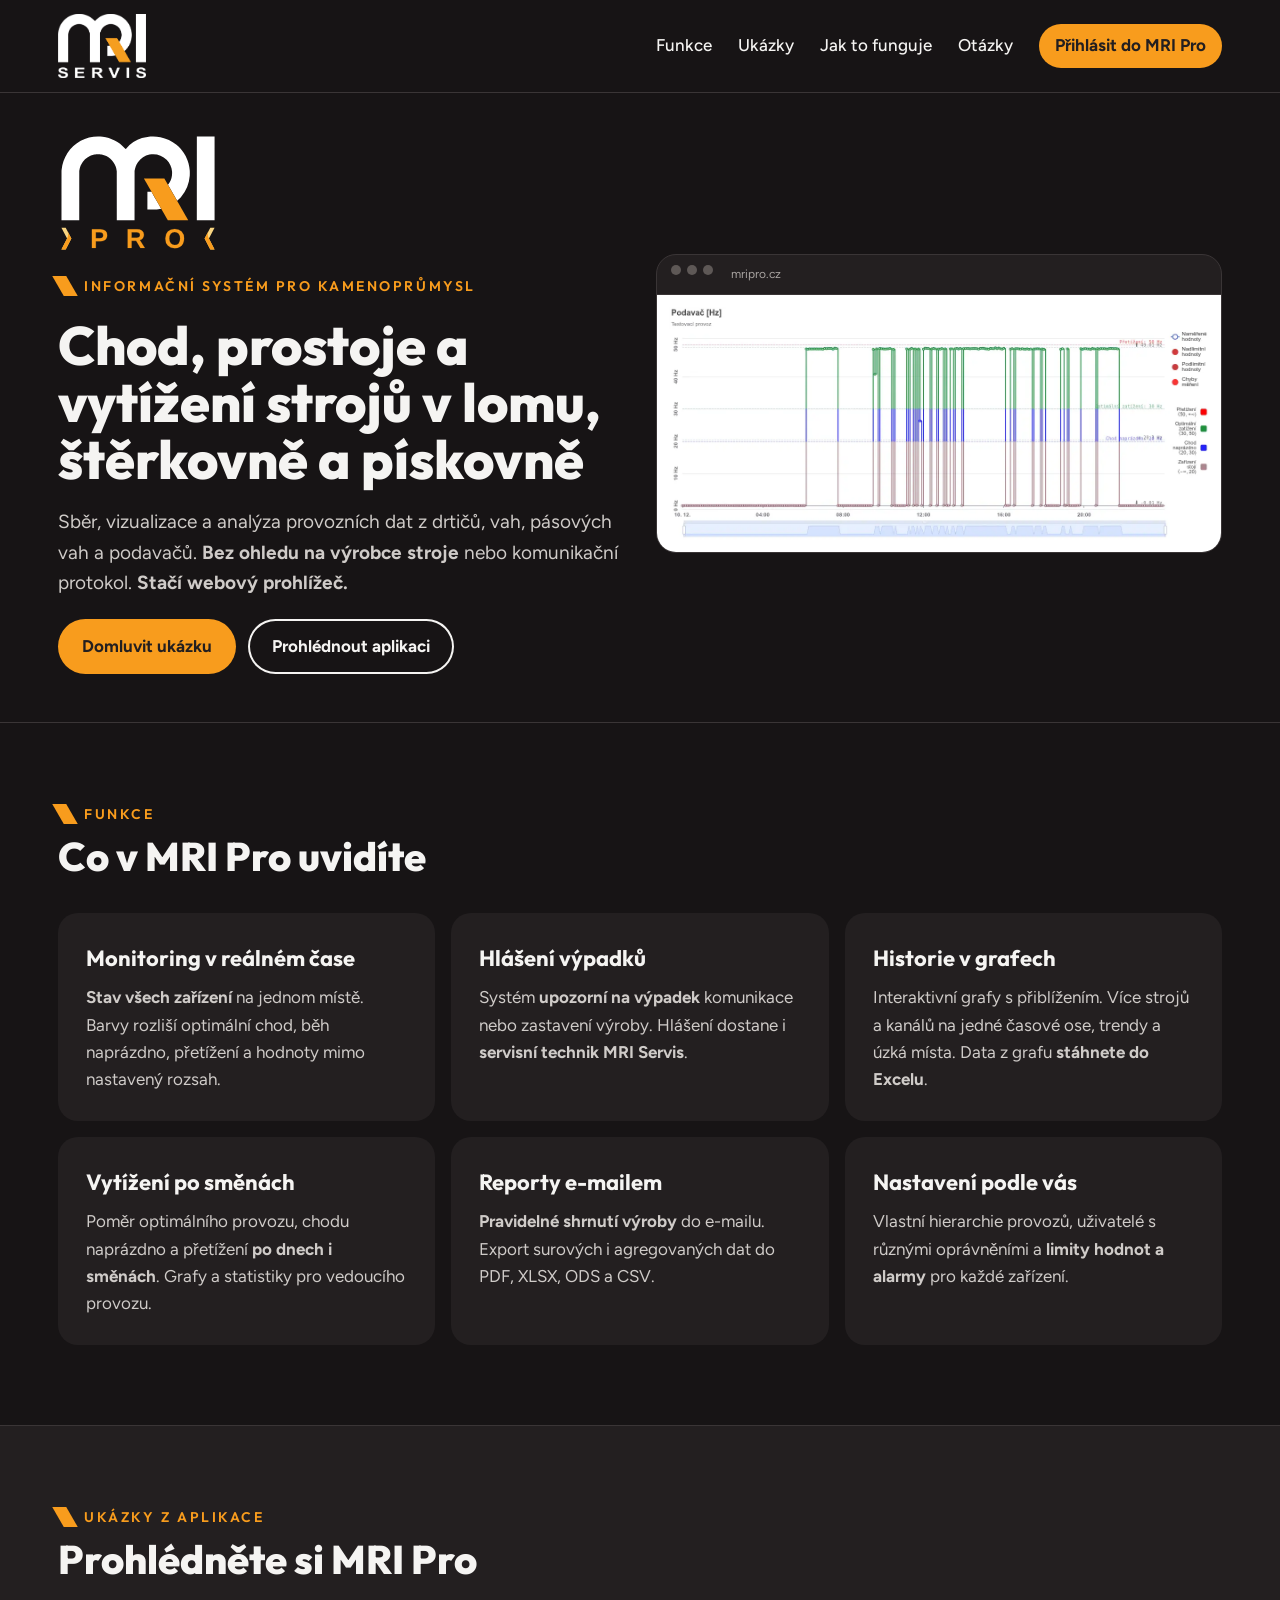
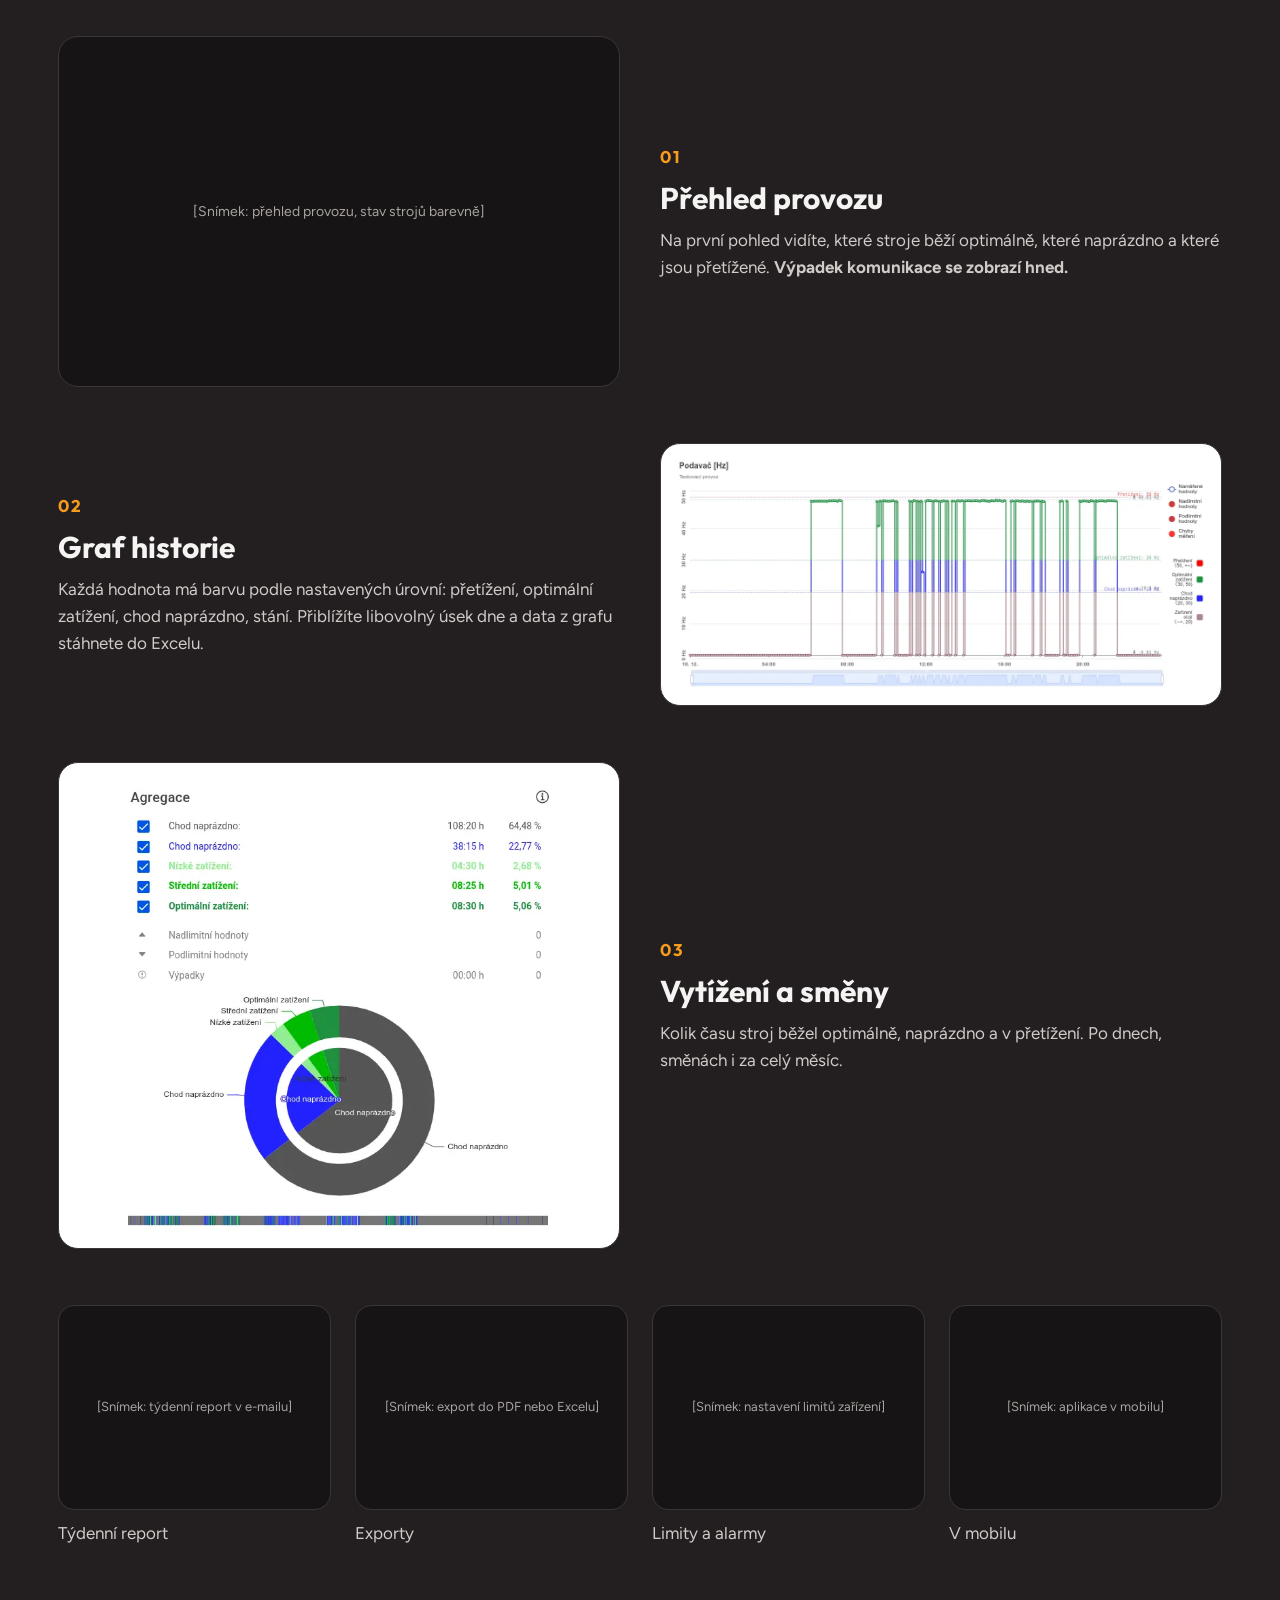
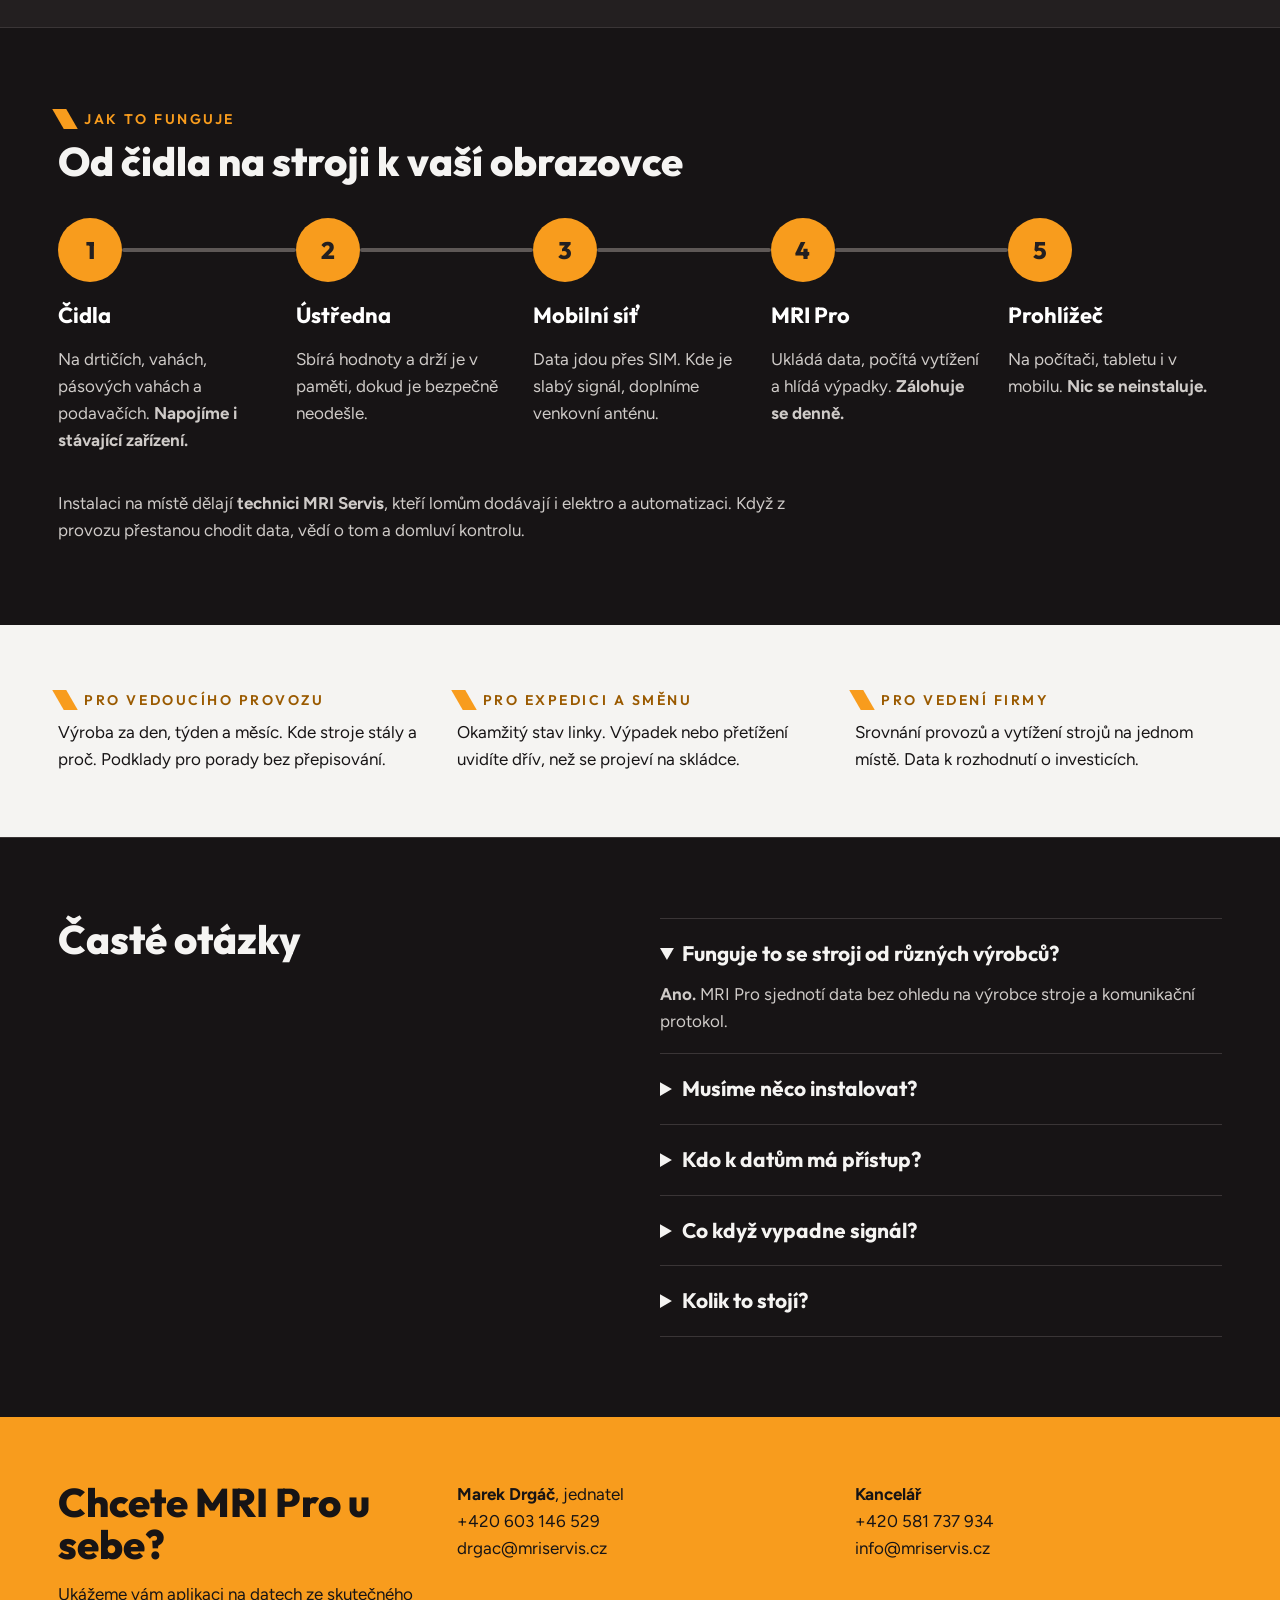
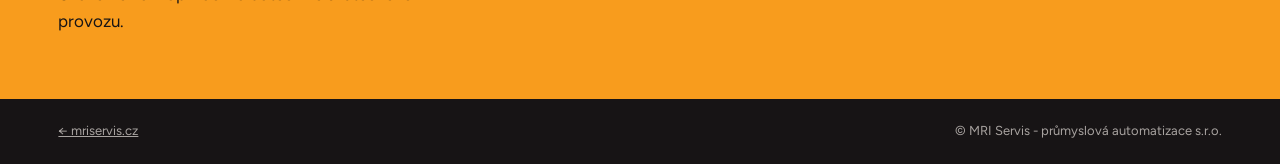
==== mri-pro.html @ 46689490 "Texty 15 a 16 px zvětšené na 17 px Co-Authored-By: Claude Opus 5.5 <noreply@anthropic.com> Claude-Se" ====
<!doctype html>
<html lang="cs">
<head>
<meta charset="utf-8">
<meta name="viewport" content="width=device-width, initial-scale=1">
<title>MRI Pro | monitoring drtičů, vah a podavačů</title>
<meta name="description" content="MRI Pro: sběr, vizualizace a analýza dat z drtičů, vah, pásových vah a podavačů v lomech, štěrkovnách a pískovnách.">
<meta name="robots" content="noindex, nofollow">
<link rel="icon" type="image/png" href="assets/favicon.png">
<link rel="preconnect" href="https://fonts.googleapis.com">
<link rel="preconnect" href="https://fonts.gstatic.com" crossorigin>
<link rel="stylesheet" href="https://fonts.googleapis.com/css2?family=Outfit:wght@500;600;700;800&amp;family=Figtree:wght@400;500;600;700&amp;display=swap">
<style>
body{margin:0;background:#171415}
a{color:#F89C1D}a:hover{color:#FFB54D}
.tl{list-style:none;margin:0;padding:0;display:grid;grid-template-columns:repeat(5,minmax(0,1fr));gap:0 24px}
.tl li{position:relative;display:flex;flex-direction:column;gap:12px;min-width:0}
.tl .dot{position:relative;z-index:1;width:64px;height:64px;border-radius:50%;display:flex;align-items:center;justify-content:center;font-family:Outfit,sans-serif;font-weight:800;font-size:24px;background:#F89C1D;color:#231F20;flex:none}
.tl li::before{content:"";position:absolute;top:30px;left:64px;right:-24px;height:4px;border-radius:2px;background:#5E5856}
.tl li:last-child::before{display:none}
.tl h3{margin:4px 0 0;font-family:Outfit,sans-serif;font-weight:700;font-size:22px;color:#FFFFFF}
.tl p{margin:0;color:#CFCBC8;font-size:17px}
@media (max-width:960px){.tl{grid-template-columns:minmax(0,1fr);gap:32px}.tl li{padding-left:88px;min-height:64px;gap:6px}.tl .dot{position:absolute;left:0;top:0}.tl li::before{top:68px;left:30px;right:auto;bottom:-28px;width:4px;height:auto}}
</style>
<style>html{scroll-behavior:smooth}*{box-sizing:border-box}img{max-width:100%}</style>
<style>
header{position:sticky;top:0;z-index:20}
[id]{scroll-margin-top:96px}
.menu-btn{display:none;align-items:center;justify-content:center;width:48px;height:48px;border:0;border-radius:999px;background:transparent;color:#F5F4F2;cursor:pointer}
.menu-btn:focus-visible,header nav a:focus-visible{outline:3px solid #F89C1D;outline-offset:2px}
.menu-btn path{transition:transform .2s,opacity .2s;transform-box:view-box;transform-origin:12px 12px}
.menu-btn[aria-expanded="true"] .l1{transform:translateY(5px) rotate(45deg)}
.menu-btn[aria-expanded="true"] .l2{opacity:0}
.menu-btn[aria-expanded="true"] .l3{transform:translateY(-5px) rotate(-45deg)}
@media (max-width:760px){
.menu-btn{display:inline-flex}
header nav{display:none!important;width:100%;flex-direction:column;align-items:stretch!important;gap:0!important;padding:4px 0 12px}
header nav.open{display:flex!important}
header nav a{padding:14px 4px!important;border-top:1px solid #3A3536;font-size:17px}
header nav a:last-child{margin-top:12px;border-top:0;text-align:center;padding:14px 22px!important}
header > div{padding-top:10px!important;padding-bottom:10px!important}
header > div > a img{height:48px!important}
section > div{padding-top:28px!important;padding-bottom:40px!important;gap:28px!important}
[id]{scroll-margin-top:68px}
h1{font-size:34px!important}
h2{font-size:30px!important}
h2 img{height:52px!important}
.tl h3{font-size:20px}
}
@media (prefers-reduced-motion:reduce){.menu-btn path{transition:none}}
</style>
</head>
<body>
<div style="font-family: Figtree, 'Segoe UI', Arial, sans-serif; color: #F5F4F2; background: #171415; font-size: 17px; line-height: 1.6">
<header style="background: #171415; border-bottom: 1px solid #3A3536">
<div style="max-width: 1240px; margin: 0 auto; padding: 14px max(16px, 3vw); display: flex; flex-wrap: wrap; align-items: center; justify-content: space-between; gap: 16px">
<a href="index.html" style="display: flex; align-items: center; text-decoration: none"><img src="assets/mriservis-logo-bila.png" alt="MRI Servis, zpět na hlavní stránku" style="display: block; height: 64px; width: auto"></a>
<button type="button" class="menu-btn" aria-controls="menu-mripro" aria-expanded="false" aria-label="Otevřít menu"><svg viewBox="0 0 24 24" width="26" height="26" aria-hidden="true" fill="none" stroke="currentColor" stroke-width="2.4" stroke-linecap="round"><path class="l1" d="M4 7h16"/><path class="l2" d="M4 12h16"/><path class="l3" d="M4 17h16"/></svg></button>
<nav id="menu-mripro" aria-label="Menu MRI Pro" style="display: flex; flex-wrap: wrap; align-items: center; gap: 8px 26px; font-size: 17px; font-weight: 500">
<a href="#funkce" style="text-decoration: none; color: #F5F4F2">Funkce</a>
<a href="#ukazky" style="text-decoration: none; color: #F5F4F2">Ukázky</a>
<a href="#jak" style="text-decoration: none; color: #F5F4F2">Jak to funguje</a>
<a href="#otazky" style="text-decoration: none; color: #F5F4F2">Otázky</a>
<a href="https://mripro.cz" style="text-decoration: none; background: #F89C1D; color: #231F20; font-weight: 700; padding: 8px 16px; border-radius: 999px">Přihlásit do MRI Pro</a>
</nav>
</div>
</header>

<section>
<div style="max-width: 1240px; margin: 0 auto; padding: 40px max(16px, 3vw) 48px; display: flex; flex-direction: column; gap: 40px">
<div style="display: grid; grid-template-columns: repeat(auto-fit, minmax(min(100%, 460px), 1fr)); gap: 32px; align-items: center">
<div style="display: flex; flex-direction: column; gap: 20px; min-width: 0">
<div style="display: flex; flex-direction: column; gap: 22px"><img src="assets/mripro-logo-bile.svg" alt="MRI Pro" style="display: block; height: 120px; width: auto; align-self: flex-start"><span style="display: flex; align-items: center; gap: 12px; font-family: Outfit, sans-serif; font-weight: 600; font-size: 14px; letter-spacing: 0.18em; text-transform: uppercase; color: #F89C1D"><span aria-hidden="true" style="width: 14px; height: 20px; background: #F89C1D; transform: skewX(30deg)"></span>INFORMAČNÍ SYSTÉM PRO KAMENOPRŮMYSL</span></div>
<h1 style="margin: 0; font-family: Outfit, sans-serif; font-weight: 800; font-size: clamp(34px, 4.4vw, 54px); line-height: 1.05; text-wrap: balance">Chod, prostoje a vytížení strojů v lomu, štěrkovně a pískovně</h1>
<p style="margin: 0; font-size: 19px; color: #CFCBC8">Sběr, vizualizace a analýza provozních dat z drtičů, vah, pásových vah a podavačů. <strong style="font-weight: 700; color: inherit">Bez ohledu na výrobce stroje</strong> nebo komunikační protokol. <strong style="font-weight: 700; color: inherit">Stačí webový prohlížeč.</strong></p>
<div style="display: flex; flex-wrap: wrap; gap: 12px">
<a href="#kontakt" style="text-decoration: none; background: #F89C1D; color: #231F20; font-weight: 700; padding: 14px 24px; border-radius: 999px">Domluvit ukázku</a>
<a href="#ukazky" style="text-decoration: none; box-shadow: inset 0 0 0 2px #F5F4F2; color: #F5F4F2; font-weight: 700; padding: 14px 24px; border-radius: 999px">Prohlédnout aplikaci</a>
</div>
</div>
<figure style="margin: 0; border: 1px solid #3A3536; border-radius: 20px; overflow: hidden; background: #231F20; min-width: 0">
<div style="display: flex; gap: 6px; padding: 10px 14px; border-bottom: 1px solid #3A3536" aria-hidden="true"><span style="width: 10px; height: 10px; border-radius: 50%; background: #5E5856"></span><span style="width: 10px; height: 10px; border-radius: 50%; background: #5E5856"></span><span style="width: 10px; height: 10px; border-radius: 50%; background: #5E5856"></span><span style="margin-left: 12px; font-family: Figtree, sans-serif; font-size: 12px; color: #A8A3A0">mripro.cz</span></div>
<div style="background: #FFFFFF; padding: 12px"><img src="assets/mripro-graf.webp" alt="Graf podavače v MRI Pro: chod během dne s úrovněmi přetížení, optimálního zatížení, chodu naprázdno a zastavení" style="display: block; width: 100%; height: auto"></div>
</figure>
</div>
</div>
</section>

<section id="funkce" style="border-top: 1px solid #3A3536">
<div style="max-width: 1240px; margin: 0 auto; padding: 80px max(16px, 3vw); display: flex; flex-direction: column; gap: 36px">
<div style="display: flex; flex-direction: column; gap: 10px; max-width: 760px">
<span style="display: flex; align-items: center; gap: 12px; font-family: Outfit, sans-serif; font-weight: 600; font-size: 14px; letter-spacing: 0.18em; text-transform: uppercase; color: #F89C1D"><span aria-hidden="true" style="width: 14px; height: 20px; background: #F89C1D; transform: skewX(30deg)"></span>FUNKCE</span>
<h2 style="margin: 0; font-family: Outfit, sans-serif; font-weight: 800; font-size: 40px; line-height: 1.05">Co v MRI Pro uvidíte</h2>
</div>
<div style="display: grid; grid-template-columns: repeat(auto-fit, minmax(min(100%, 340px), 1fr)); gap: 16px">
<article style="background: #231F20; border-radius: 20px; padding: 28px; display: flex; flex-direction: column; gap: 8px"><h3 style="margin: 0; font-family: Outfit, sans-serif; font-weight: 700; font-size: 22px">Monitoring v reálném čase</h3><p style="margin: 0; color: #CFCBC8"><strong style="font-weight: 700; color: inherit">Stav všech zařízení</strong> na jednom místě. Barvy rozliší optimální chod, běh naprázdno, přetížení a hodnoty mimo nastavený rozsah.</p></article>
<article style="background: #231F20; border-radius: 20px; padding: 28px; display: flex; flex-direction: column; gap: 8px"><h3 style="margin: 0; font-family: Outfit, sans-serif; font-weight: 700; font-size: 22px">Hlášení výpadků</h3><p style="margin: 0; color: #CFCBC8">Systém <strong style="font-weight: 700; color: inherit">upozorní na výpadek</strong> komunikace nebo zastavení výroby. Hlášení dostane i <strong style="font-weight: 700; color: inherit">servisní technik MRI Servis</strong>.</p></article>
<article style="background: #231F20; border-radius: 20px; padding: 28px; display: flex; flex-direction: column; gap: 8px"><h3 style="margin: 0; font-family: Outfit, sans-serif; font-weight: 700; font-size: 22px">Historie v grafech</h3><p style="margin: 0; color: #CFCBC8">Interaktivní grafy s přiblížením. Více strojů a kanálů na jedné časové ose, trendy a úzká místa. Data z grafu <strong style="font-weight: 700; color: inherit">stáhnete do Excelu</strong>.</p></article>
<article style="background: #231F20; border-radius: 20px; padding: 28px; display: flex; flex-direction: column; gap: 8px"><h3 style="margin: 0; font-family: Outfit, sans-serif; font-weight: 700; font-size: 22px">Vytížení po směnách</h3><p style="margin: 0; color: #CFCBC8">Poměr optimálního provozu, chodu naprázdno a přetížení <strong style="font-weight: 700; color: inherit">po dnech i směnách</strong>. Grafy a statistiky pro vedoucího provozu.</p></article>
<article style="background: #231F20; border-radius: 20px; padding: 28px; display: flex; flex-direction: column; gap: 8px"><h3 style="margin: 0; font-family: Outfit, sans-serif; font-weight: 700; font-size: 22px">Reporty e-mailem</h3><p style="margin: 0; color: #CFCBC8"><strong style="font-weight: 700; color: inherit">Pravidelné shrnutí výroby</strong> do e-mailu. Export surových i agregovaných dat do PDF, XLSX, ODS a CSV.</p></article>
<article style="background: #231F20; border-radius: 20px; padding: 28px; display: flex; flex-direction: column; gap: 8px"><h3 style="margin: 0; font-family: Outfit, sans-serif; font-weight: 700; font-size: 22px">Nastavení podle vás</h3><p style="margin: 0; color: #CFCBC8">Vlastní hierarchie provozů, uživatelé s různými oprávněními a <strong style="font-weight: 700; color: inherit">limity hodnot a alarmy</strong> pro každé zařízení.</p></article>
</div>
</div>
</section>

<section id="ukazky" style="background: #231F20; border-top: 1px solid #3A3536">
<div style="max-width: 1240px; margin: 0 auto; padding: 80px max(16px, 3vw); display: flex; flex-direction: column; gap: 56px">
<div style="display: flex; flex-direction: column; gap: 10px; max-width: 760px">
<span style="display: flex; align-items: center; gap: 12px; font-family: Outfit, sans-serif; font-weight: 600; font-size: 14px; letter-spacing: 0.18em; text-transform: uppercase; color: #F89C1D"><span aria-hidden="true" style="width: 14px; height: 20px; background: #F89C1D; transform: skewX(30deg)"></span>UKÁZKY Z APLIKACE</span>
<h2 style="margin: 0; font-family: Outfit, sans-serif; font-weight: 800; font-size: 40px; line-height: 1.05">Prohlédněte si MRI Pro</h2>
</div>

<div style="display: grid; grid-template-columns: repeat(auto-fit, minmax(min(100%, 420px), 1fr)); gap: 40px; align-items: center">
<figure style="margin: 0; border: 1px solid #3A3536; border-radius: 20px; overflow: hidden; background: #171415; aspect-ratio: 16 / 10; max-width: 100%; display: flex; align-items: center; justify-content: center; padding: 24px; text-align: center; color: #A8A3A0; font-family: Figtree, sans-serif; font-size: 14px">[Snímek: přehled provozu, stav strojů barevně]</figure>
<div style="display: flex; flex-direction: column; gap: 12px; min-width: 0"><span style="font-family: Outfit, sans-serif; font-weight: 700; font-size: 17px; letter-spacing: 0.1em; color: #F89C1D">01</span><h3 style="margin: 0; font-family: Outfit, sans-serif; font-weight: 700; font-size: 30px; line-height: 1.1">Přehled provozu</h3><p style="margin: 0; color: #CFCBC8">Na první pohled vidíte, které stroje běží optimálně, které naprázdno a které jsou přetížené. <strong style="font-weight: 700; color: inherit">Výpadek komunikace se zobrazí hned.</strong></p></div>
</div>

<div style="display: grid; grid-template-columns: repeat(auto-fit, minmax(min(100%, 420px), 1fr)); gap: 40px; align-items: center">
<div style="display: flex; flex-direction: column; gap: 12px; min-width: 0"><span style="font-family: Outfit, sans-serif; font-weight: 700; font-size: 17px; letter-spacing: 0.1em; color: #F89C1D">02</span><h3 style="margin: 0; font-family: Outfit, sans-serif; font-weight: 700; font-size: 30px; line-height: 1.1">Graf historie</h3><p style="margin: 0; color: #CFCBC8">Každá hodnota má barvu podle nastavených úrovní: přetížení, optimální zatížení, chod naprázdno, stání. Přiblížíte libovolný úsek dne a data z grafu stáhnete do Excelu.</p></div>
<figure style="margin: 0; border: 1px solid #3A3536; border-radius: 20px; overflow: hidden; background: #FFFFFF; padding: 16px; min-width: 0"><img src="assets/mripro-graf.webp" alt="Graf historie v MRI Pro s přiblížením a barevnými úrovněmi zatížení" style="display: block; width: 100%; height: auto"></figure>
</div>

<div style="display: grid; grid-template-columns: repeat(auto-fit, minmax(min(100%, 420px), 1fr)); gap: 40px; align-items: center">
<figure style="margin: 0; border: 1px solid #3A3536; border-radius: 20px; overflow: hidden; background: #FFFFFF; padding: 16px; display: flex; justify-content: center; min-width: 0"><img src="assets/mripro-agregace.webp" alt="Agregace vytížení v MRI Pro: hodiny a procenta chodu naprázdno a jednotlivých úrovní zatížení" style="display: block; width: 100%; max-width: 440px; height: auto"></figure>
<div style="display: flex; flex-direction: column; gap: 12px; min-width: 0"><span style="font-family: Outfit, sans-serif; font-weight: 700; font-size: 17px; letter-spacing: 0.1em; color: #F89C1D">03</span><h3 style="margin: 0; font-family: Outfit, sans-serif; font-weight: 700; font-size: 30px; line-height: 1.1">Vytížení a směny</h3><p style="margin: 0; color: #CFCBC8">Kolik času stroj běžel optimálně, naprázdno a v přetížení. Po dnech, směnách i za celý měsíc.</p></div>
</div>

<div style="display: grid; grid-template-columns: repeat(auto-fit, minmax(min(100%, 260px), 1fr)); gap: 24px">
<figure style="margin: 0; display: flex; flex-direction: column; gap: 10px"><div style="border: 1px solid #3A3536; border-radius: 16px; background: #171415; aspect-ratio: 4 / 3; max-width: 100%; display: flex; align-items: center; justify-content: center; padding: 16px; text-align: center; color: #A8A3A0; font-family: Figtree, sans-serif; font-size: 13px">[Snímek: týdenní report v e-mailu]</div><figcaption style="color: #CFCBC8; font-size: 17px">Týdenní report</figcaption></figure>
<figure style="margin: 0; display: flex; flex-direction: column; gap: 10px"><div style="border: 1px solid #3A3536; border-radius: 16px; background: #171415; aspect-ratio: 4 / 3; max-width: 100%; display: flex; align-items: center; justify-content: center; padding: 16px; text-align: center; color: #A8A3A0; font-family: Figtree, sans-serif; font-size: 13px">[Snímek: export do PDF nebo Excelu]</div><figcaption style="color: #CFCBC8; font-size: 17px">Exporty</figcaption></figure>
<figure style="margin: 0; display: flex; flex-direction: column; gap: 10px"><div style="border: 1px solid #3A3536; border-radius: 16px; background: #171415; aspect-ratio: 4 / 3; max-width: 100%; display: flex; align-items: center; justify-content: center; padding: 16px; text-align: center; color: #A8A3A0; font-family: Figtree, sans-serif; font-size: 13px">[Snímek: nastavení limitů zařízení]</div><figcaption style="color: #CFCBC8; font-size: 17px">Limity a alarmy</figcaption></figure>
<figure style="margin: 0; display: flex; flex-direction: column; gap: 10px"><div style="border: 1px solid #3A3536; border-radius: 16px; background: #171415; aspect-ratio: 4 / 3; max-width: 100%; display: flex; align-items: center; justify-content: center; padding: 16px; text-align: center; color: #A8A3A0; font-family: Figtree, sans-serif; font-size: 13px">[Snímek: aplikace v mobilu]</div><figcaption style="color: #CFCBC8; font-size: 17px">V mobilu</figcaption></figure>
</div>
</div>
</section>

<section id="jak" style="border-top: 1px solid #3A3536">
<div style="max-width: 1240px; margin: 0 auto; padding: 80px max(16px, 3vw); display: flex; flex-direction: column; gap: 36px">
<div style="display: flex; flex-direction: column; gap: 10px; max-width: 760px">
<span style="display: flex; align-items: center; gap: 12px; font-family: Outfit, sans-serif; font-weight: 600; font-size: 14px; letter-spacing: 0.18em; text-transform: uppercase; color: #F89C1D"><span aria-hidden="true" style="width: 14px; height: 20px; background: #F89C1D; transform: skewX(30deg)"></span>JAK TO FUNGUJE</span>
<h2 style="margin: 0; font-family: Outfit, sans-serif; font-weight: 800; font-size: 40px; line-height: 1.05">Od čidla na stroji k vaší obrazovce</h2>
</div>
<ol class="tl dk"><li><span class="dot">1</span><h3>Čidla</h3><p>Na drtičích, vahách, pásových vahách a podavačích. <strong style="font-weight: 700; color: inherit">Napojíme i stávající zařízení.</strong></p></li><li><span class="dot">2</span><h3>Ústředna</h3><p>Sbírá hodnoty a drží je v paměti, dokud je bezpečně neodešle.</p></li><li><span class="dot">3</span><h3>Mobilní síť</h3><p>Data jdou přes SIM. Kde je slabý signál, doplníme venkovní anténu.</p></li><li><span class="dot">4</span><h3>MRI Pro</h3><p>Ukládá data, počítá vytížení a hlídá výpadky. <strong style="font-weight: 700; color: inherit">Zálohuje se denně.</strong></p></li><li><span class="dot">5</span><h3>Prohlížeč</h3><p>Na počítači, tabletu i v mobilu. <strong style="font-weight: 700; color: inherit">Nic se neinstaluje.</strong></p></li></ol>
<p style="margin: 0; color: #CFCBC8; max-width: 760px">Instalaci na místě dělají <strong style="font-weight: 700; color: inherit">technici MRI Servis</strong>, kteří lomům dodávají i elektro a automatizaci. Když z provozu přestanou chodit data, vědí o tom a domluví kontrolu.</p>
</div>
</section>

<section style="background: #F5F4F2; color: #171415">
<div style="max-width: 1240px; margin: 0 auto; padding: 64px max(16px, 3vw); display: grid; grid-template-columns: repeat(auto-fit, minmax(min(100%, 280px), 1fr)); gap: 32px">
<div style="display: flex; flex-direction: column; gap: 8px"><span style="display: flex; align-items: center; gap: 12px; font-family: Outfit, sans-serif; font-weight: 600; font-size: 14px; letter-spacing: 0.18em; text-transform: uppercase; color: #9A5A00"><span aria-hidden="true" style="width: 14px; height: 20px; background: #F89C1D; transform: skewX(30deg)"></span>PRO VEDOUCÍHO PROVOZU</span><p style="margin: 0">Výroba za den, týden a měsíc. Kde stroje stály a proč. Podklady pro porady bez přepisování.</p></div>
<div style="display: flex; flex-direction: column; gap: 8px"><span style="display: flex; align-items: center; gap: 12px; font-family: Outfit, sans-serif; font-weight: 600; font-size: 14px; letter-spacing: 0.18em; text-transform: uppercase; color: #9A5A00"><span aria-hidden="true" style="width: 14px; height: 20px; background: #F89C1D; transform: skewX(30deg)"></span>PRO EXPEDICI A SMĚNU</span><p style="margin: 0">Okamžitý stav linky. Výpadek nebo přetížení uvidíte dřív, než se projeví na skládce.</p></div>
<div style="display: flex; flex-direction: column; gap: 8px"><span style="display: flex; align-items: center; gap: 12px; font-family: Outfit, sans-serif; font-weight: 600; font-size: 14px; letter-spacing: 0.18em; text-transform: uppercase; color: #9A5A00"><span aria-hidden="true" style="width: 14px; height: 20px; background: #F89C1D; transform: skewX(30deg)"></span>PRO VEDENÍ FIRMY</span><p style="margin: 0">Srovnání provozů a vytížení strojů na jednom místě. Data k rozhodnutí o investicích.</p></div>
</div>
</section>

<section id="otazky" style="border-top: 1px solid #3A3536">
<div style="max-width: 1240px; margin: 0 auto; padding: 80px max(16px, 3vw); display: grid; grid-template-columns: repeat(auto-fit, minmax(min(100%, 380px), 1fr)); gap: 40px">
<h2 style="margin: 0; font-family: Outfit, sans-serif; font-weight: 800; font-size: 40px; line-height: 1.05">Časté otázky</h2>
<div style="display: flex; flex-direction: column; min-width: 0">
<details open="" style="border-top: 1px solid #3A3536; padding: 18px 0"><summary style="cursor: pointer; font-family: Outfit, sans-serif; font-weight: 700; font-size: 21px">Funguje to se stroji od různých výrobců?</summary><p style="margin: 10px 0 0; color: #CFCBC8"><strong style="font-weight: 700; color: inherit">Ano.</strong> MRI Pro sjednotí data bez ohledu na výrobce stroje a komunikační protokol.</p></details>
<details style="border-top: 1px solid #3A3536; padding: 18px 0"><summary style="cursor: pointer; font-family: Outfit, sans-serif; font-weight: 700; font-size: 21px">Musíme něco instalovat?</summary><p style="margin: 10px 0 0; color: #CFCBC8"><strong style="font-weight: 700; color: inherit">U vás ne</strong>, aplikace běží v prohlížeči. Čidla a ústřednu v provozu nainstalují technici MRI Servis.</p></details>
<details style="border-top: 1px solid #3A3536; padding: 18px 0"><summary style="cursor: pointer; font-family: Outfit, sans-serif; font-weight: 700; font-size: 21px">Kdo k datům má přístup?</summary><p style="margin: 10px 0 0; color: #CFCBC8"><strong style="font-weight: 700; color: inherit">Jen uživatelé, které založíte.</strong> Každý vidí provozy podle svého oprávnění.</p></details>
<details style="border-top: 1px solid #3A3536; padding: 18px 0"><summary style="cursor: pointer; font-family: Outfit, sans-serif; font-weight: 700; font-size: 21px">Co když vypadne signál?</summary><p style="margin: 10px 0 0; color: #CFCBC8">Ústředna <strong style="font-weight: 700; color: inherit">drží data v paměti</strong> a odešle je, až se spojení obnoví. Výpadek se zároveň nahlásí.</p></details>
<details style="border-top: 1px solid #3A3536; border-bottom: 1px solid #3A3536; padding: 18px 0"><summary style="cursor: pointer; font-family: Outfit, sans-serif; font-weight: 700; font-size: 21px">Kolik to stojí?</summary><p style="margin: 10px 0 0; color: #CFCBC8">[Cenový model doplní MRI Servis.]</p></details>
</div>
</div>
</section>

<section id="kontakt" style="background: #F89C1D; color: #171415">
<div style="max-width: 1240px; margin: 0 auto; padding: 64px max(16px, 3vw); display: grid; grid-template-columns: repeat(auto-fit, minmax(min(100%, 260px), 1fr)); gap: 32px; align-items: start">
<div style="display: flex; flex-direction: column; gap: 16px"><h2 style="margin: 0; font-family: Outfit, sans-serif; font-weight: 800; font-size: 40px; line-height: 1.05">Chcete MRI Pro u sebe?</h2><p style="margin: 0">Ukážeme vám aplikaci na datech ze skutečného provozu.</p></div>
<p style="margin: 0"><strong>Marek Drgáč</strong>, jednatel<br>+420 603 146 529<br>drgac@mriservis.cz</p>
<p style="margin: 0"><strong>Kancelář</strong><br>+420 581 737 934<br>info@mriservis.cz</p>
</div>
</section>

<footer>
<div style="max-width: 1240px; margin: 0 auto; padding: 22px max(16px, 3vw); display: flex; flex-wrap: wrap; align-items: center; justify-content: space-between; gap: 12px; font-family: Figtree, sans-serif; font-size: 13px; color: #A8A3A0">
<a href="index.html" style="color: #A8A3A0">← mriservis.cz</a>
<span>© MRI Servis - průmyslová automatizace s.r.o.</span>
</div>
</footer>
</div>
<script>
(function(){var b=document.querySelector('.menu-btn'),n=document.getElementById(b.getAttribute('aria-controls'));
function set(o){n.classList.toggle('open',o);b.setAttribute('aria-expanded',o);b.setAttribute('aria-label',o?'Zavřít menu':'Otevřít menu');}
b.addEventListener('click',function(){set(!n.classList.contains('open'));});
n.addEventListener('click',function(e){if(e.target.closest('a'))set(false);});
document.addEventListener('keydown',function(e){if(e.key==='Escape')set(false);});})();
</script>
</body>
</html>
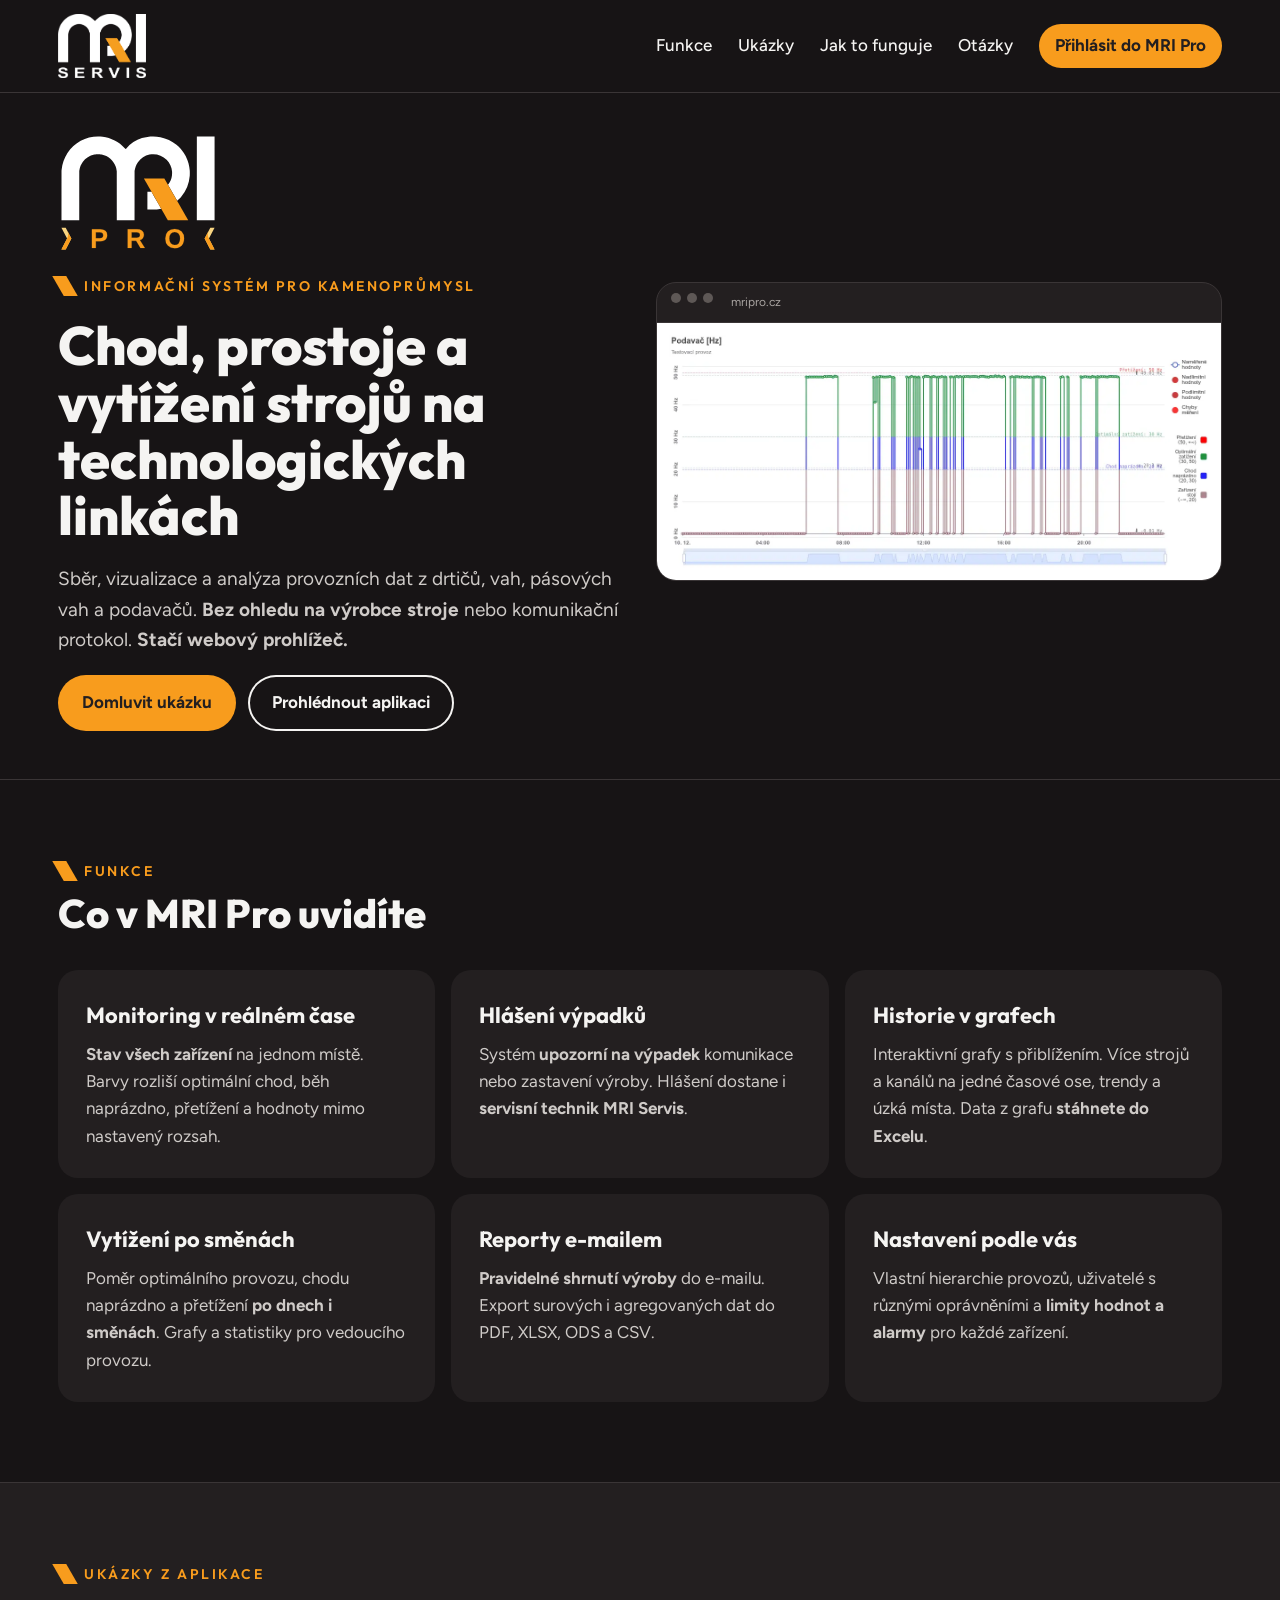
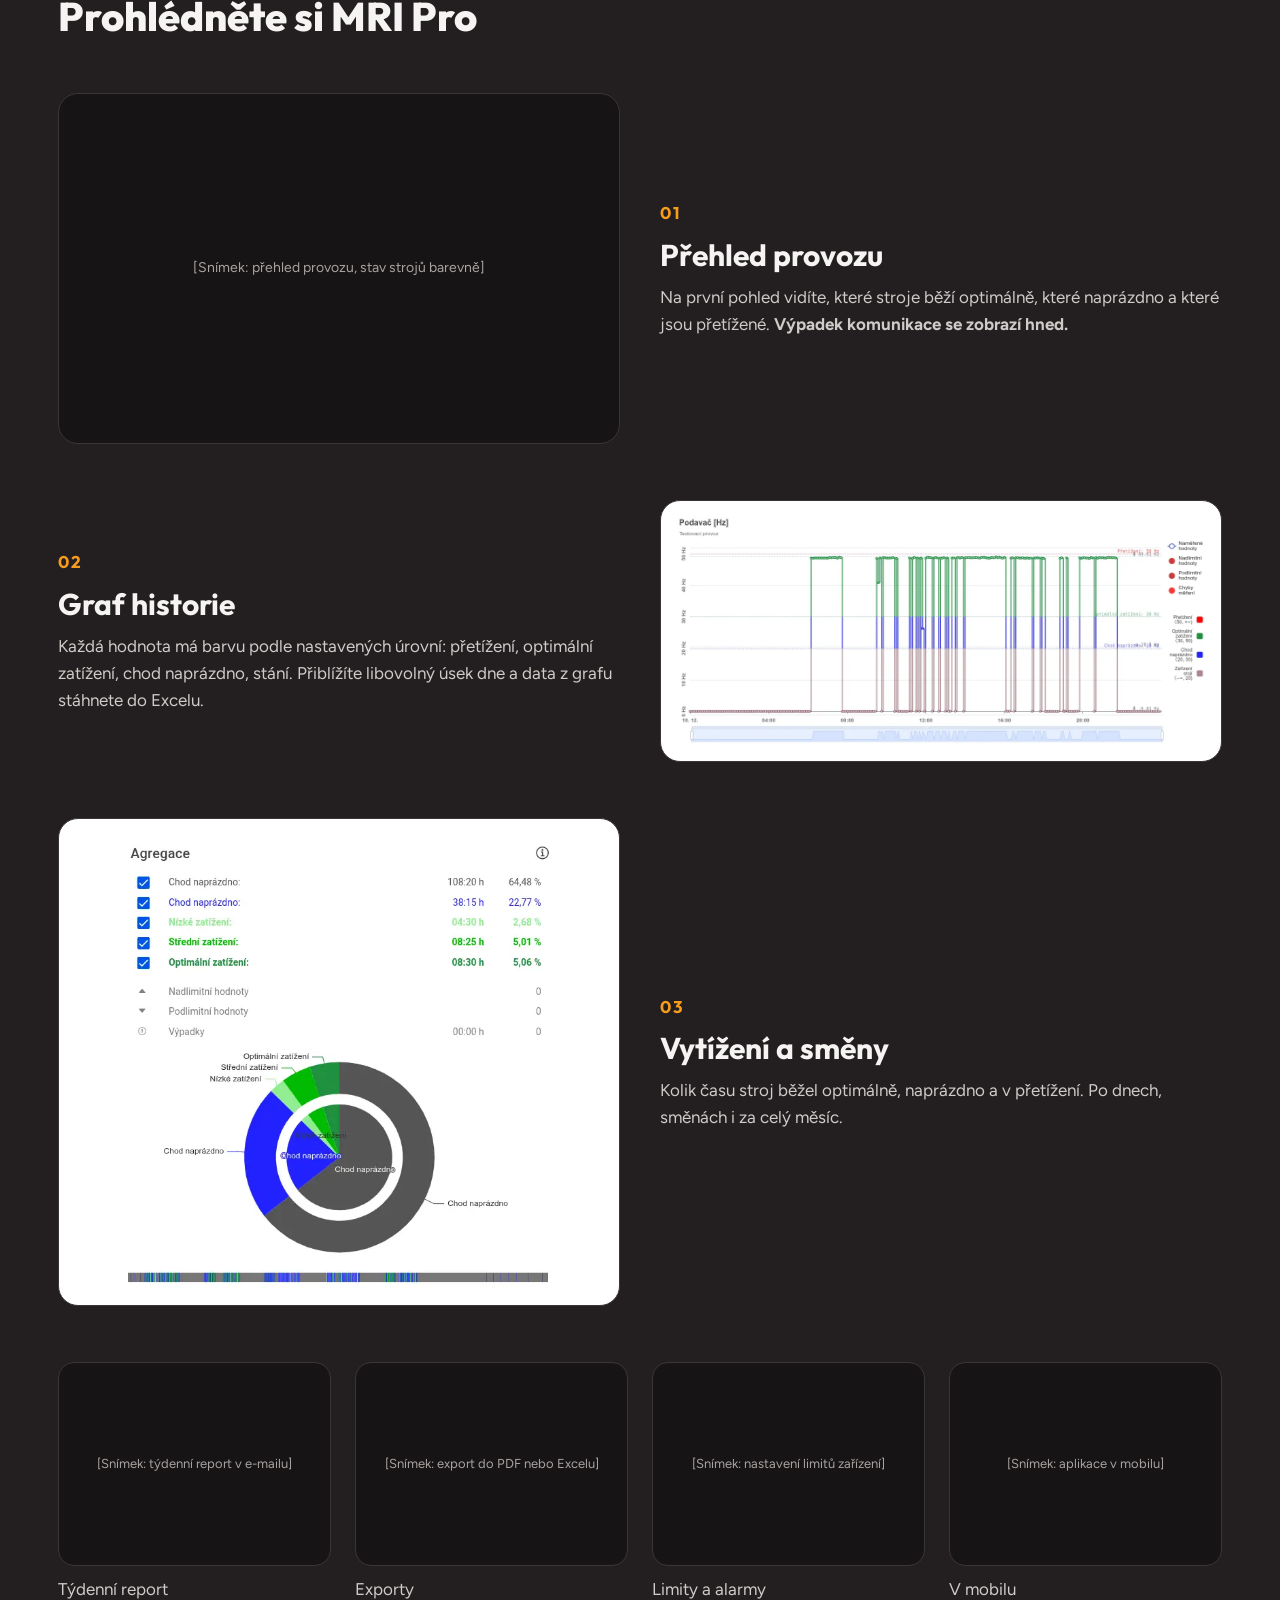
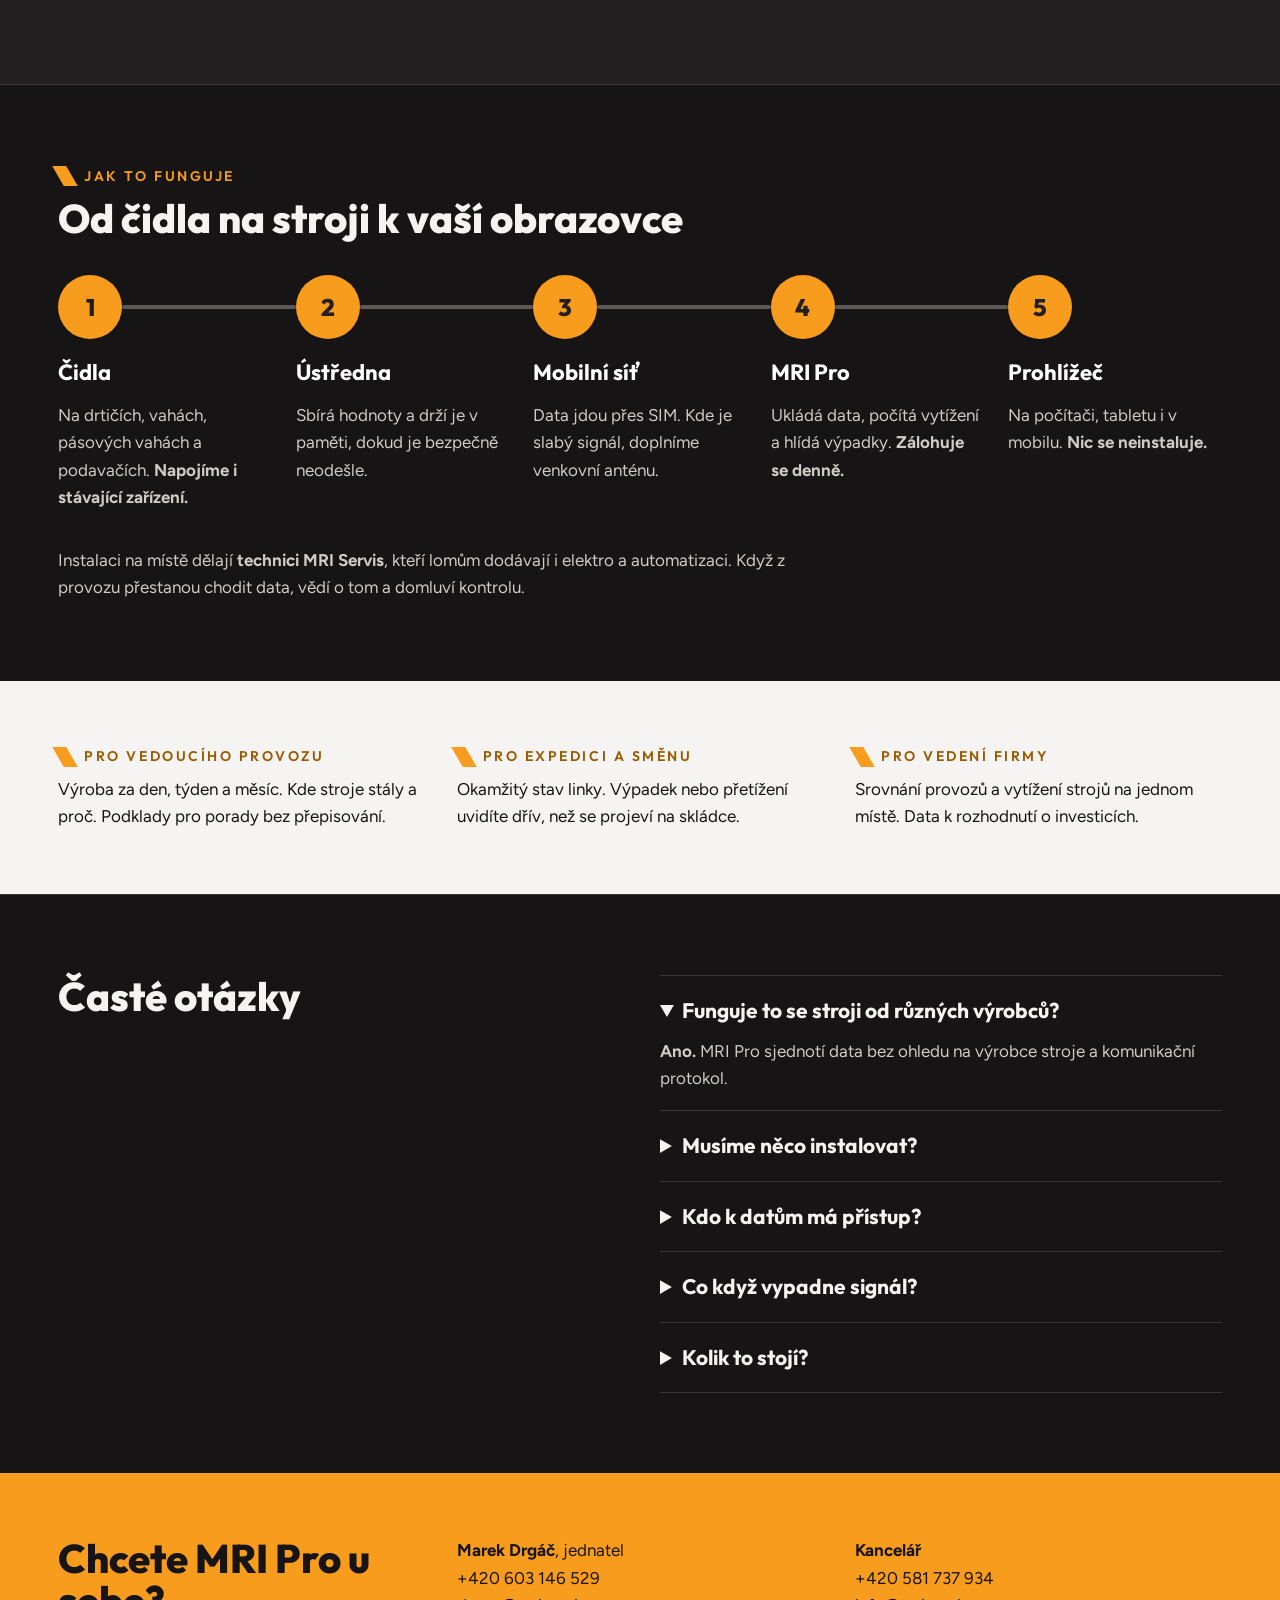
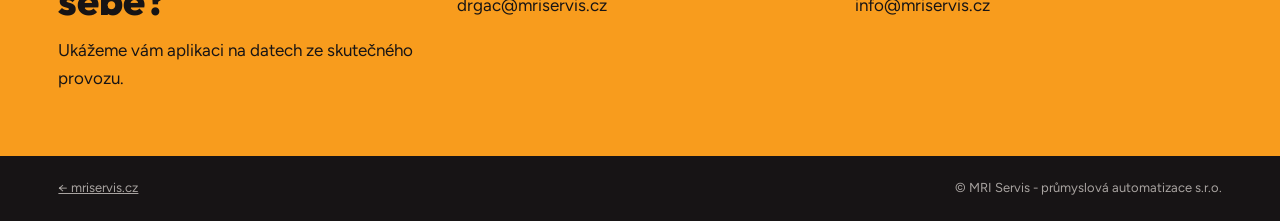
==== commit 763162ef: "Podstránka MRI Pro: nadpis o technologických linkách místo lomů Co-Authored-By: Claude Opus 5.5 <nor" ====
--- a/mri-pro.html
+++ b/mri-pro.html
@@ -71,7 +71,7 @@
 <div style="display: grid; grid-template-columns: repeat(auto-fit, minmax(min(100%, 460px), 1fr)); gap: 32px; align-items: center">
 <div style="display: flex; flex-direction: column; gap: 20px; min-width: 0">
 <div style="display: flex; flex-direction: column; gap: 22px"><img src="assets/mripro-logo-bile.svg" alt="MRI Pro" style="display: block; height: 120px; width: auto; align-self: flex-start"><span style="display: flex; align-items: center; gap: 12px; font-family: Outfit, sans-serif; font-weight: 600; font-size: 14px; letter-spacing: 0.18em; text-transform: uppercase; color: #F89C1D"><span aria-hidden="true" style="width: 14px; height: 20px; background: #F89C1D; transform: skewX(30deg)"></span>INFORMAČNÍ SYSTÉM PRO KAMENOPRŮMYSL</span></div>
-<h1 style="margin: 0; font-family: Outfit, sans-serif; font-weight: 800; font-size: clamp(34px, 4.4vw, 54px); line-height: 1.05; text-wrap: balance">Chod, prostoje a vytížení strojů v lomu, štěrkovně a pískovně</h1>
+<h1 style="margin: 0; font-family: Outfit, sans-serif; font-weight: 800; font-size: clamp(34px, 4.4vw, 54px); line-height: 1.05; text-wrap: balance">Chod, prostoje a vytížení strojů na technologických linkách</h1>
 <p style="margin: 0; font-size: 19px; color: #CFCBC8">Sběr, vizualizace a analýza provozních dat z drtičů, vah, pásových vah a podavačů. <strong style="font-weight: 700; color: inherit">Bez ohledu na výrobce stroje</strong> nebo komunikační protokol. <strong style="font-weight: 700; color: inherit">Stačí webový prohlížeč.</strong></p>
 <div style="display: flex; flex-wrap: wrap; gap: 12px">
 <a href="#kontakt" style="text-decoration: none; background: #F89C1D; color: #231F20; font-weight: 700; padding: 14px 24px; border-radius: 999px">Domluvit ukázku</a>
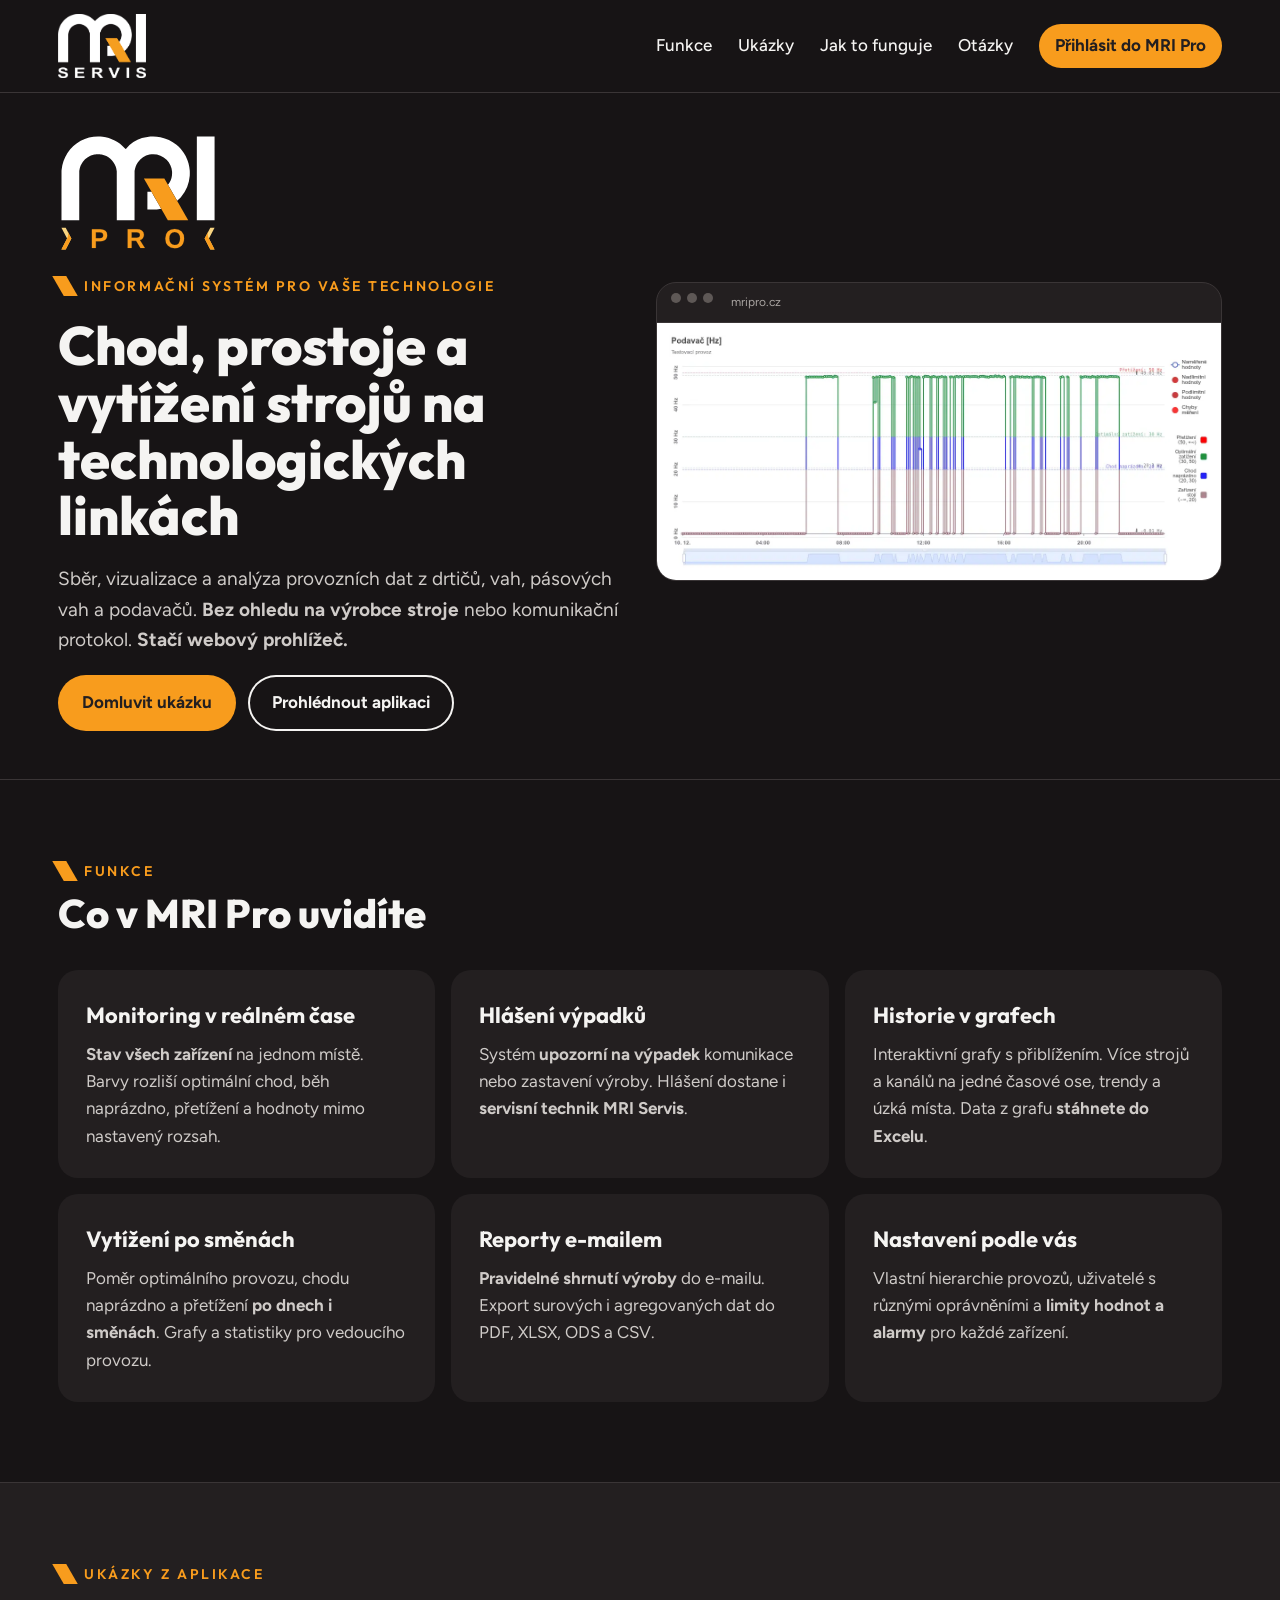
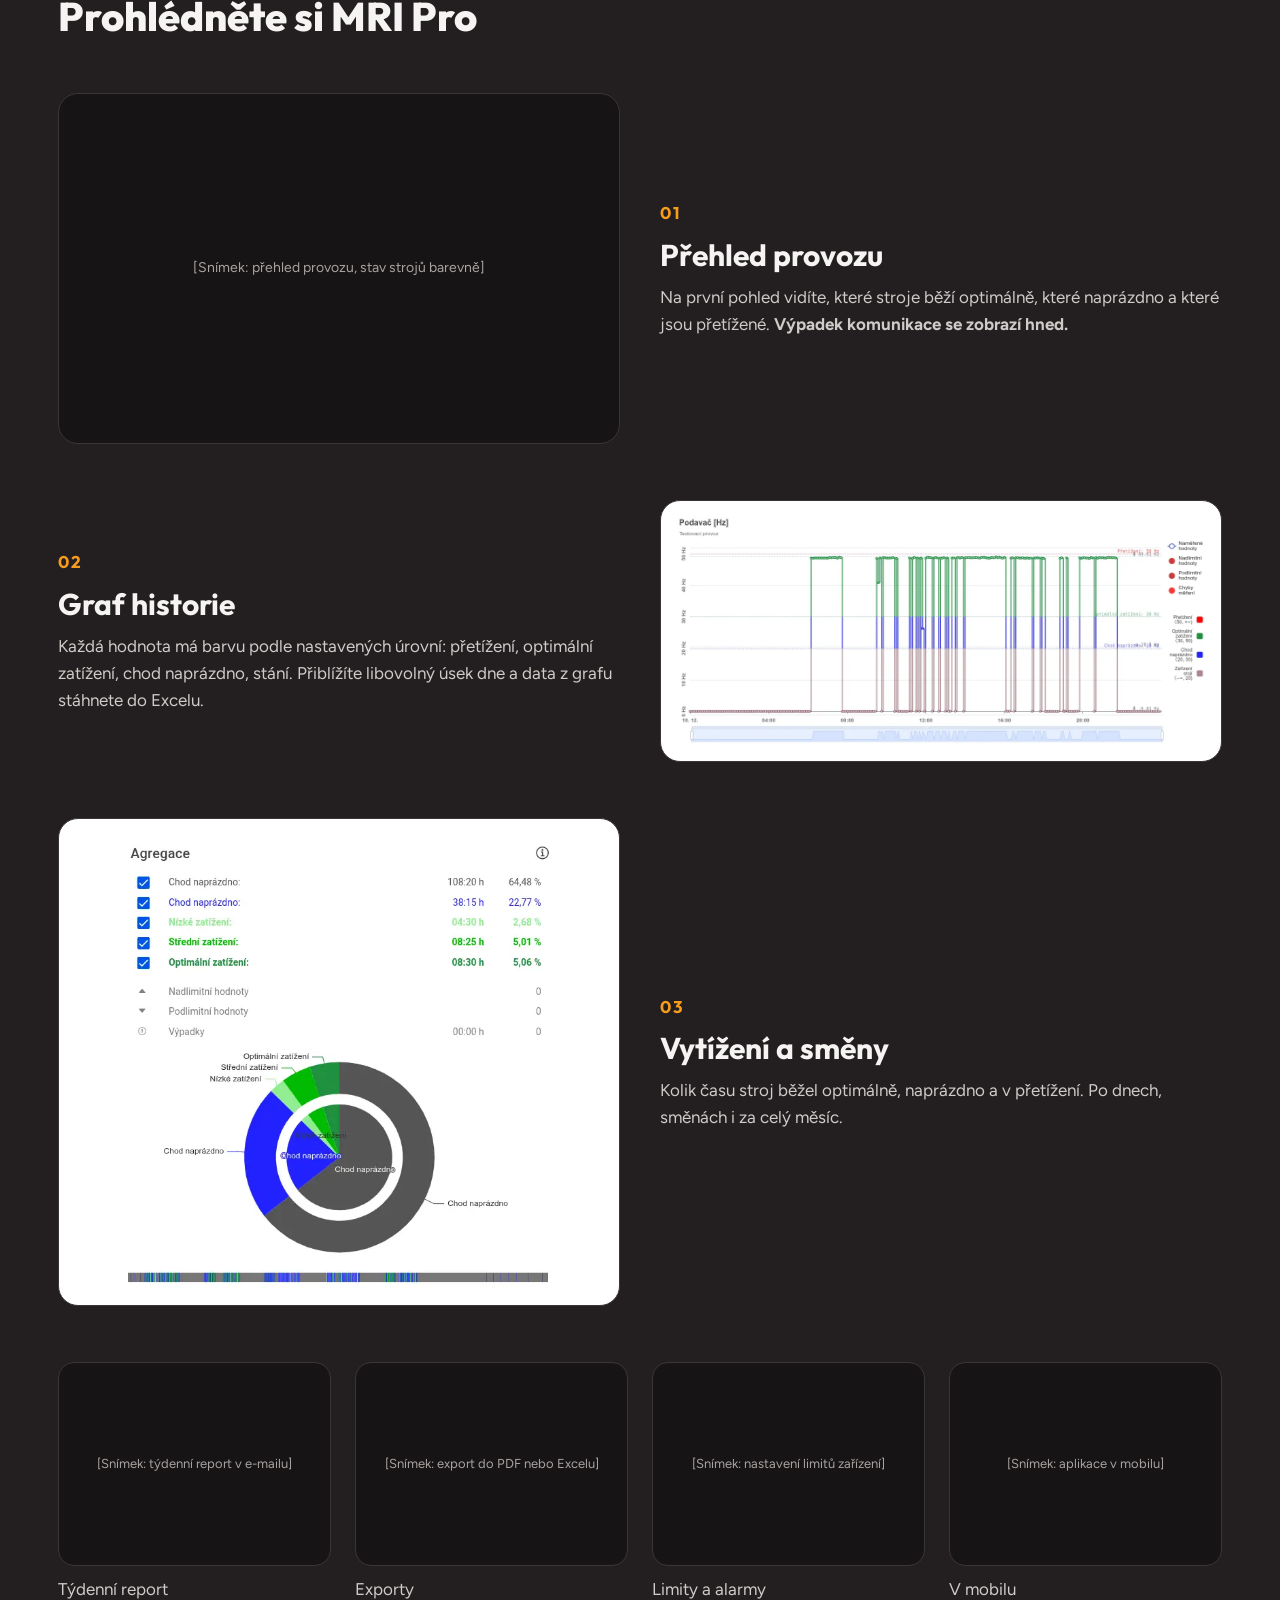
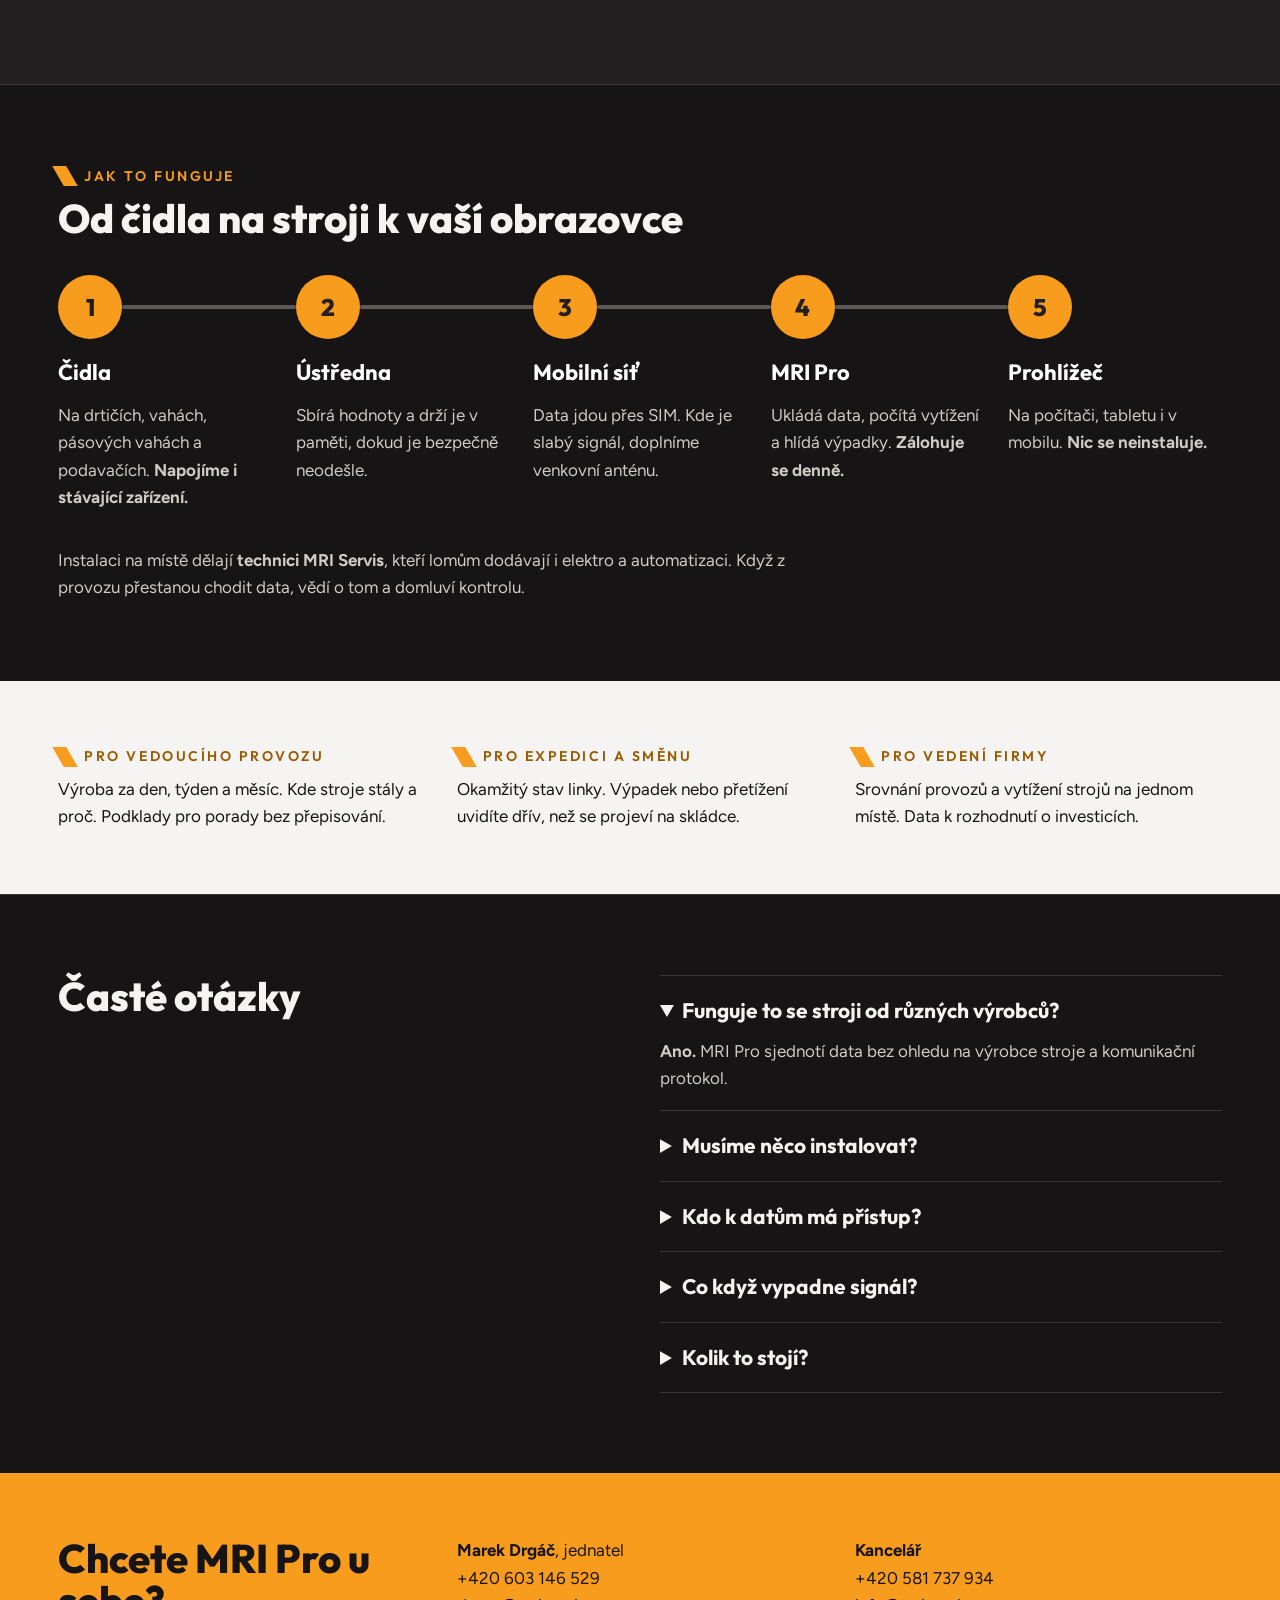
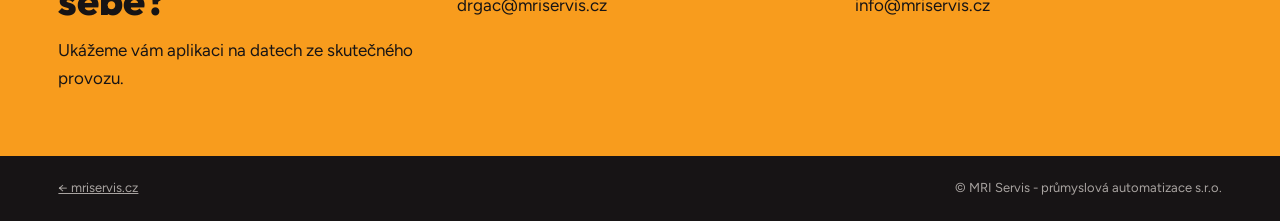
==== commit 70aed2d4: "Podstránka MRI Pro: podnadpis Informační systém pro vaše technologie Co-Authored-By: Claude Opus 5.5" ====
--- a/mri-pro.html
+++ b/mri-pro.html
@@ -70,7 +70,7 @@
 <div style="max-width: 1240px; margin: 0 auto; padding: 40px max(16px, 3vw) 48px; display: flex; flex-direction: column; gap: 40px">
 <div style="display: grid; grid-template-columns: repeat(auto-fit, minmax(min(100%, 460px), 1fr)); gap: 32px; align-items: center">
 <div style="display: flex; flex-direction: column; gap: 20px; min-width: 0">
-<div style="display: flex; flex-direction: column; gap: 22px"><img src="assets/mripro-logo-bile.svg" alt="MRI Pro" style="display: block; height: 120px; width: auto; align-self: flex-start"><span style="display: flex; align-items: center; gap: 12px; font-family: Outfit, sans-serif; font-weight: 600; font-size: 14px; letter-spacing: 0.18em; text-transform: uppercase; color: #F89C1D"><span aria-hidden="true" style="width: 14px; height: 20px; background: #F89C1D; transform: skewX(30deg)"></span>INFORMAČNÍ SYSTÉM PRO KAMENOPRŮMYSL</span></div>
+<div style="display: flex; flex-direction: column; gap: 22px"><img src="assets/mripro-logo-bile.svg" alt="MRI Pro" style="display: block; height: 120px; width: auto; align-self: flex-start"><span style="display: flex; align-items: center; gap: 12px; font-family: Outfit, sans-serif; font-weight: 600; font-size: 14px; letter-spacing: 0.18em; text-transform: uppercase; color: #F89C1D"><span aria-hidden="true" style="width: 14px; height: 20px; background: #F89C1D; transform: skewX(30deg)"></span>Informační systém pro vaše technologie</span></div>
 <h1 style="margin: 0; font-family: Outfit, sans-serif; font-weight: 800; font-size: clamp(34px, 4.4vw, 54px); line-height: 1.05; text-wrap: balance">Chod, prostoje a vytížení strojů na technologických linkách</h1>
 <p style="margin: 0; font-size: 19px; color: #CFCBC8">Sběr, vizualizace a analýza provozních dat z drtičů, vah, pásových vah a podavačů. <strong style="font-weight: 700; color: inherit">Bez ohledu na výrobce stroje</strong> nebo komunikační protokol. <strong style="font-weight: 700; color: inherit">Stačí webový prohlížeč.</strong></p>
 <div style="display: flex; flex-wrap: wrap; gap: 12px">
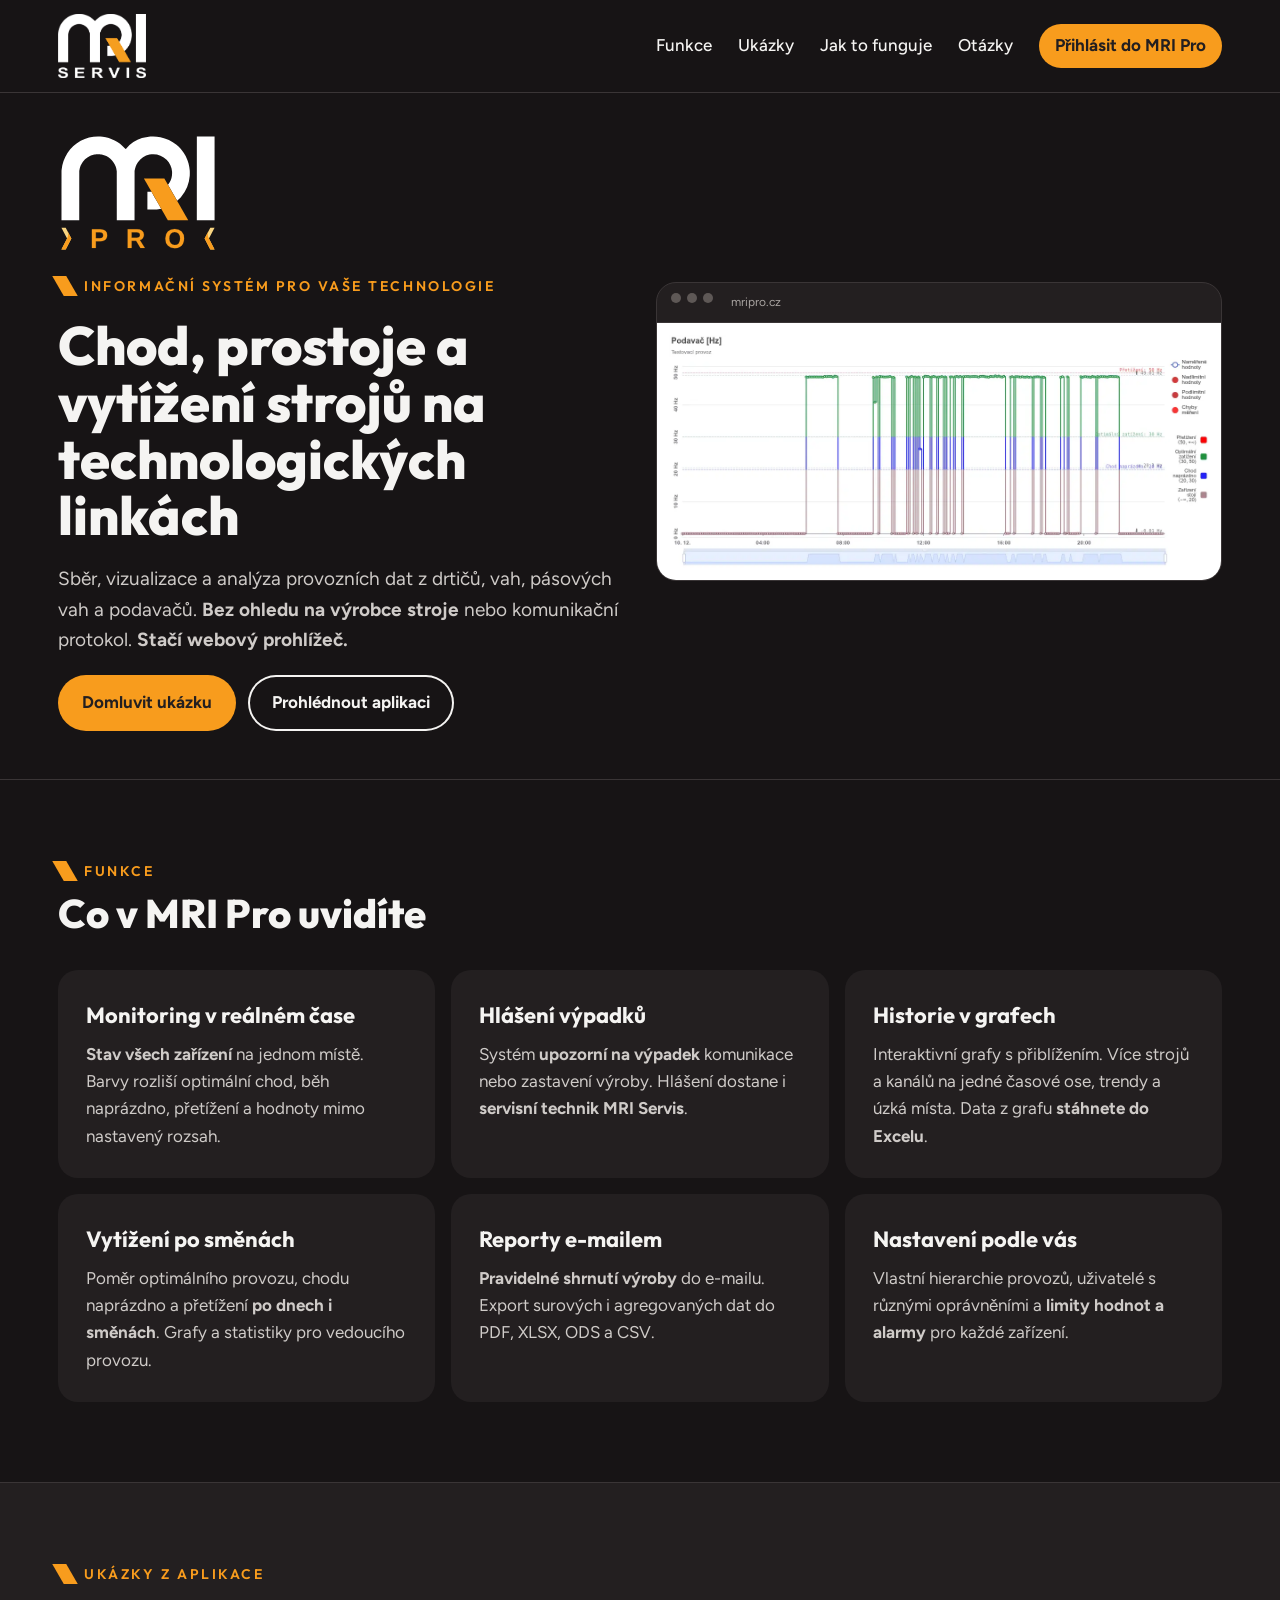
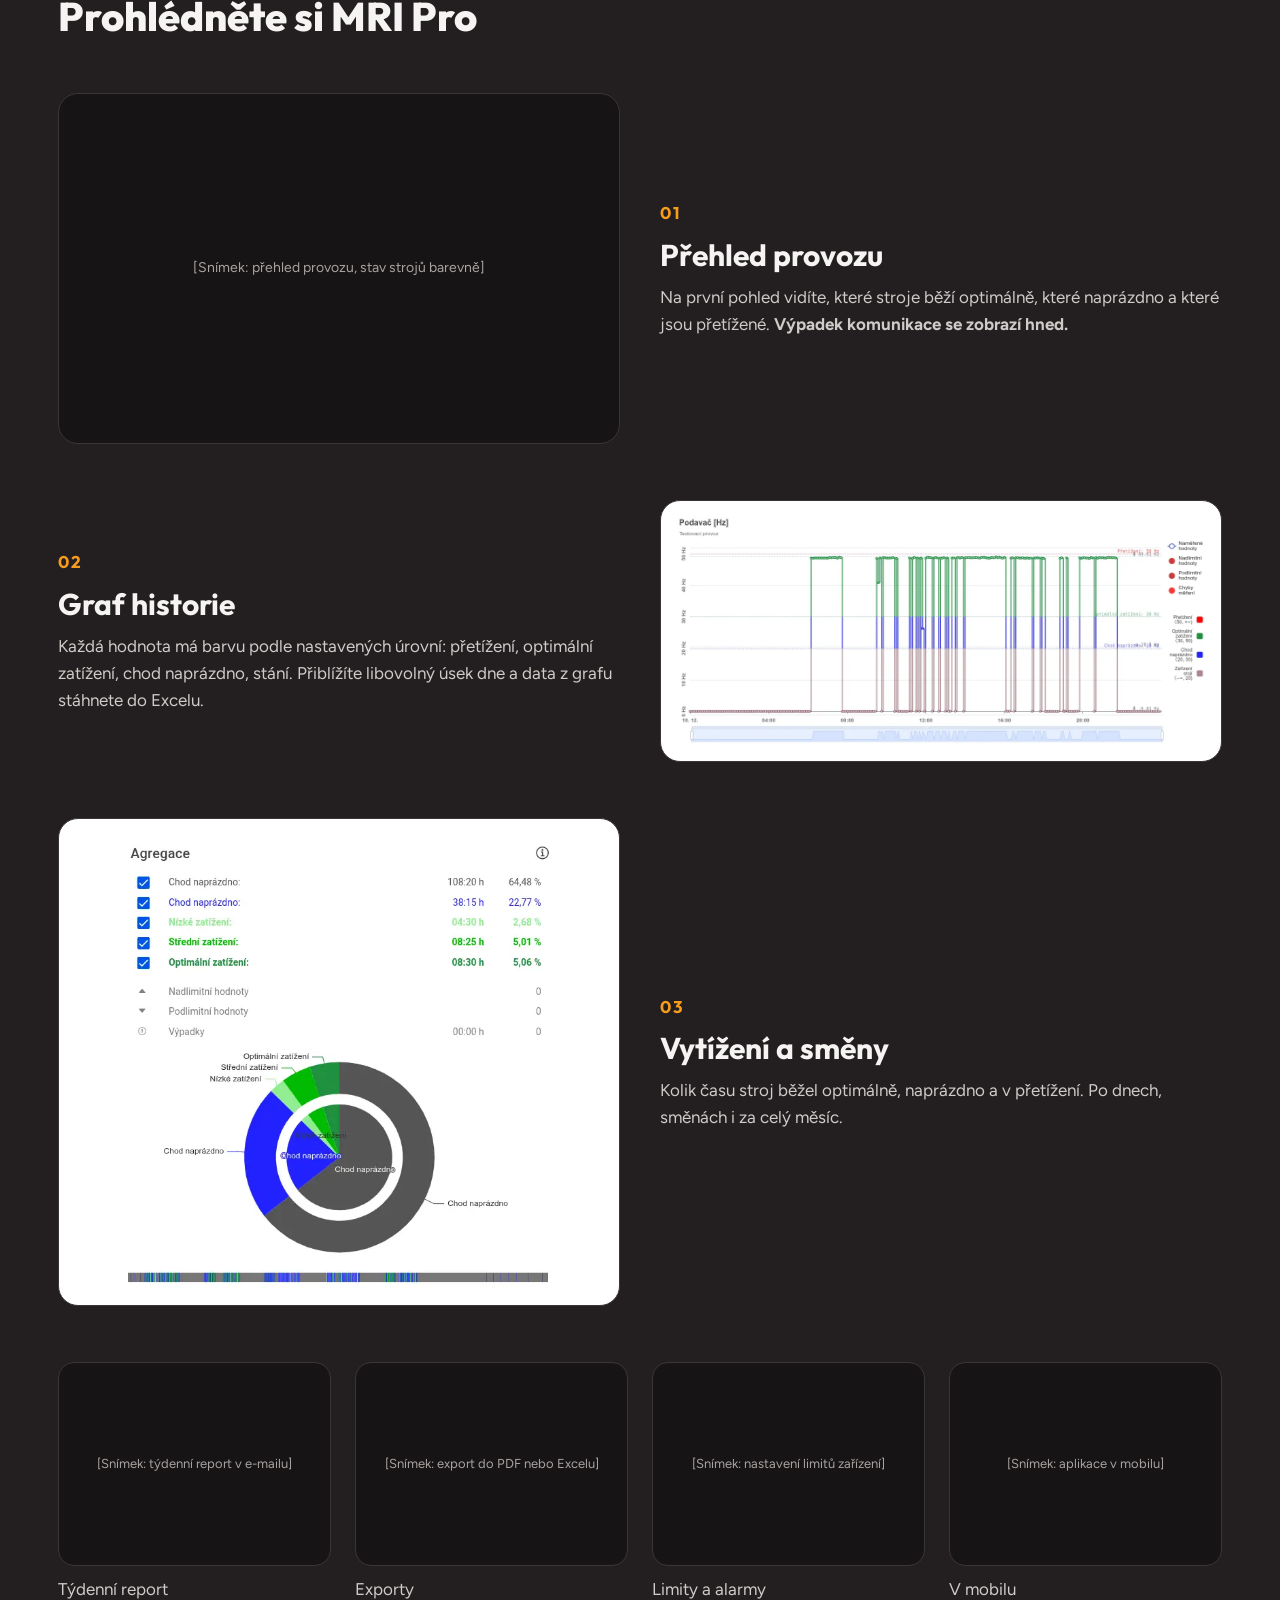
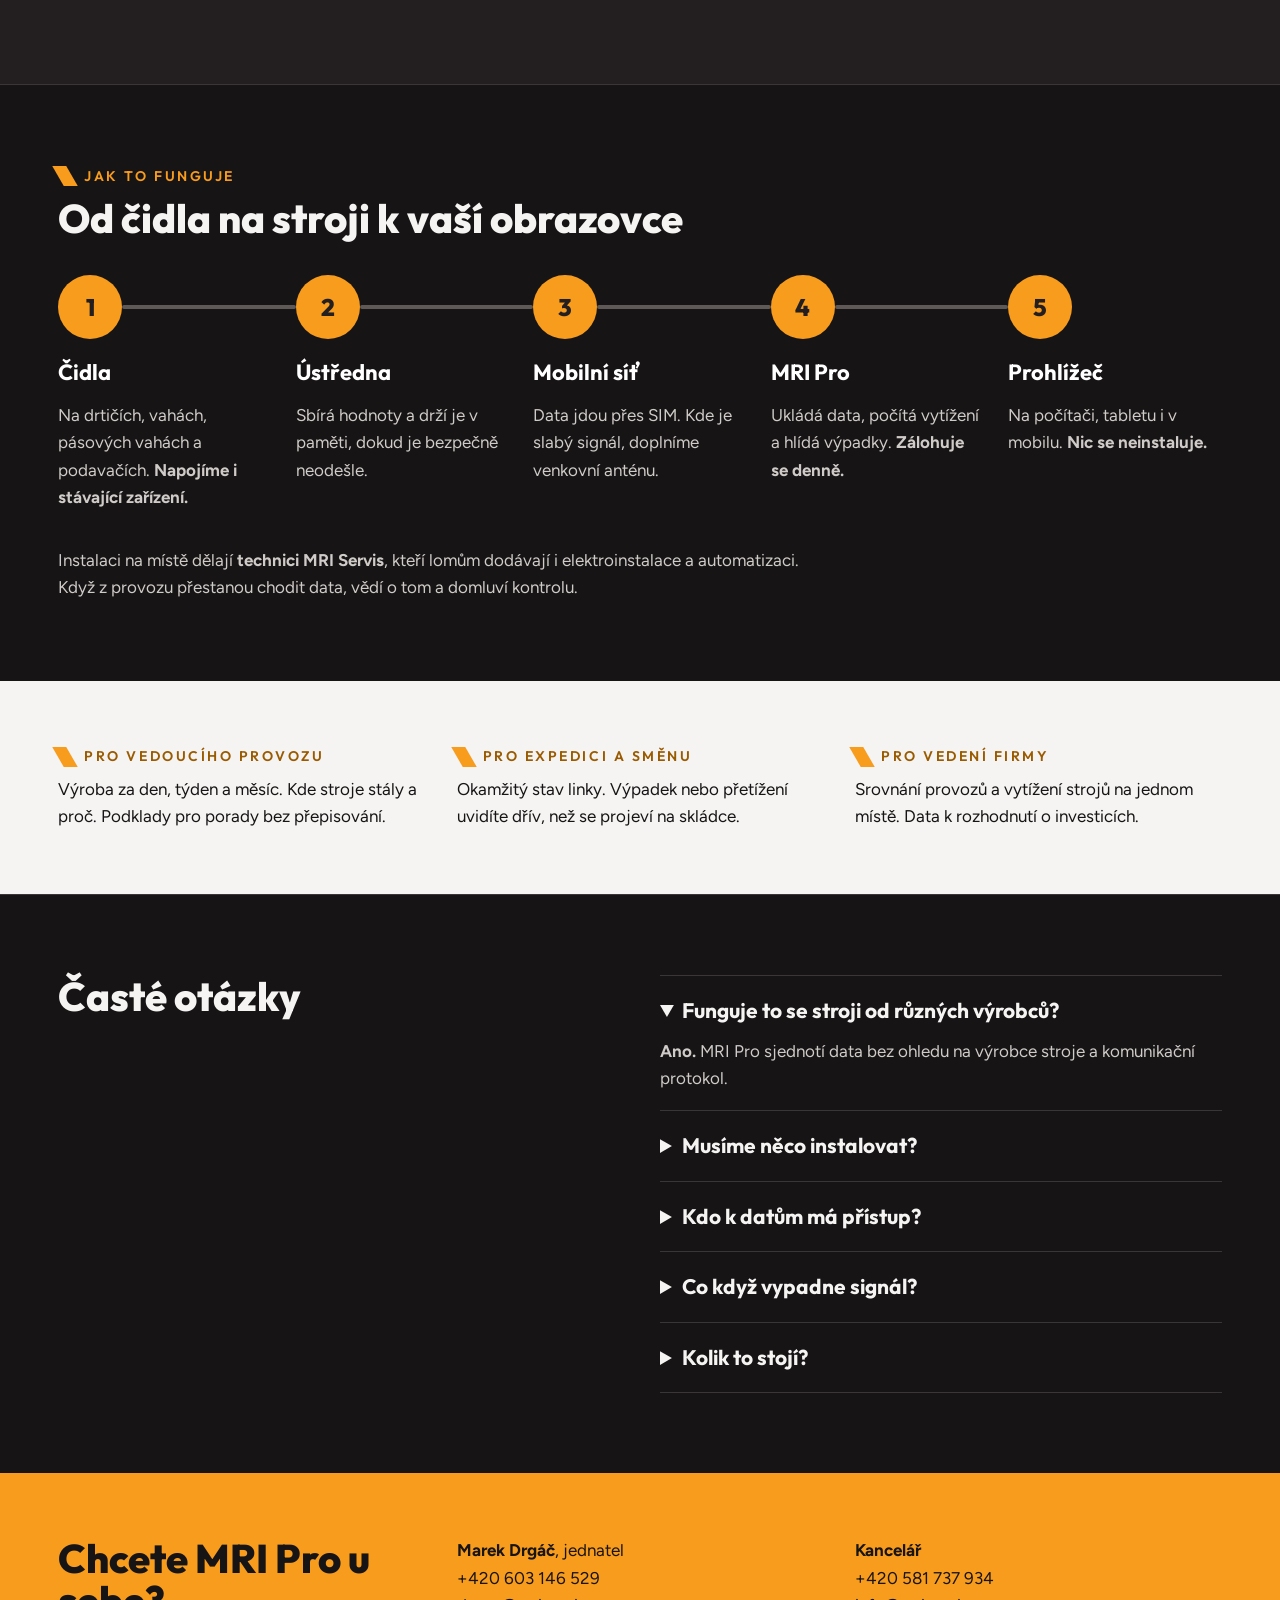
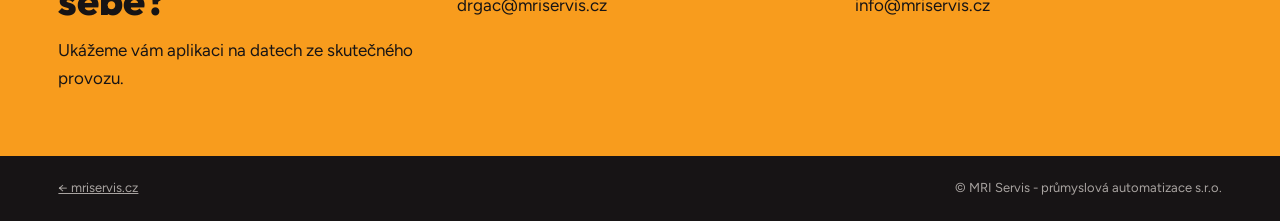
==== commit 3a8651a2: "Elektro přejmenováno na elektroinstalace Co-Authored-By: Claude Opus 5.5 <noreply@anthropic.com> Cla" ====
--- a/mri-pro.html
+++ b/mri-pro.html
@@ -141,7 +141,7 @@
 <h2 style="margin: 0; font-family: Outfit, sans-serif; font-weight: 800; font-size: 40px; line-height: 1.05">Od čidla na stroji k vaší obrazovce</h2>
 </div>
 <ol class="tl dk"><li><span class="dot">1</span><h3>Čidla</h3><p>Na drtičích, vahách, pásových vahách a podavačích. <strong style="font-weight: 700; color: inherit">Napojíme i stávající zařízení.</strong></p></li><li><span class="dot">2</span><h3>Ústředna</h3><p>Sbírá hodnoty a drží je v paměti, dokud je bezpečně neodešle.</p></li><li><span class="dot">3</span><h3>Mobilní síť</h3><p>Data jdou přes SIM. Kde je slabý signál, doplníme venkovní anténu.</p></li><li><span class="dot">4</span><h3>MRI Pro</h3><p>Ukládá data, počítá vytížení a hlídá výpadky. <strong style="font-weight: 700; color: inherit">Zálohuje se denně.</strong></p></li><li><span class="dot">5</span><h3>Prohlížeč</h3><p>Na počítači, tabletu i v mobilu. <strong style="font-weight: 700; color: inherit">Nic se neinstaluje.</strong></p></li></ol>
-<p style="margin: 0; color: #CFCBC8; max-width: 760px">Instalaci na místě dělají <strong style="font-weight: 700; color: inherit">technici MRI Servis</strong>, kteří lomům dodávají i elektro a automatizaci. Když z provozu přestanou chodit data, vědí o tom a domluví kontrolu.</p>
+<p style="margin: 0; color: #CFCBC8; max-width: 760px">Instalaci na místě dělají <strong style="font-weight: 700; color: inherit">technici MRI Servis</strong>, kteří lomům dodávají i elektroinstalace a automatizaci. Když z provozu přestanou chodit data, vědí o tom a domluví kontrolu.</p>
 </div>
 </section>
 
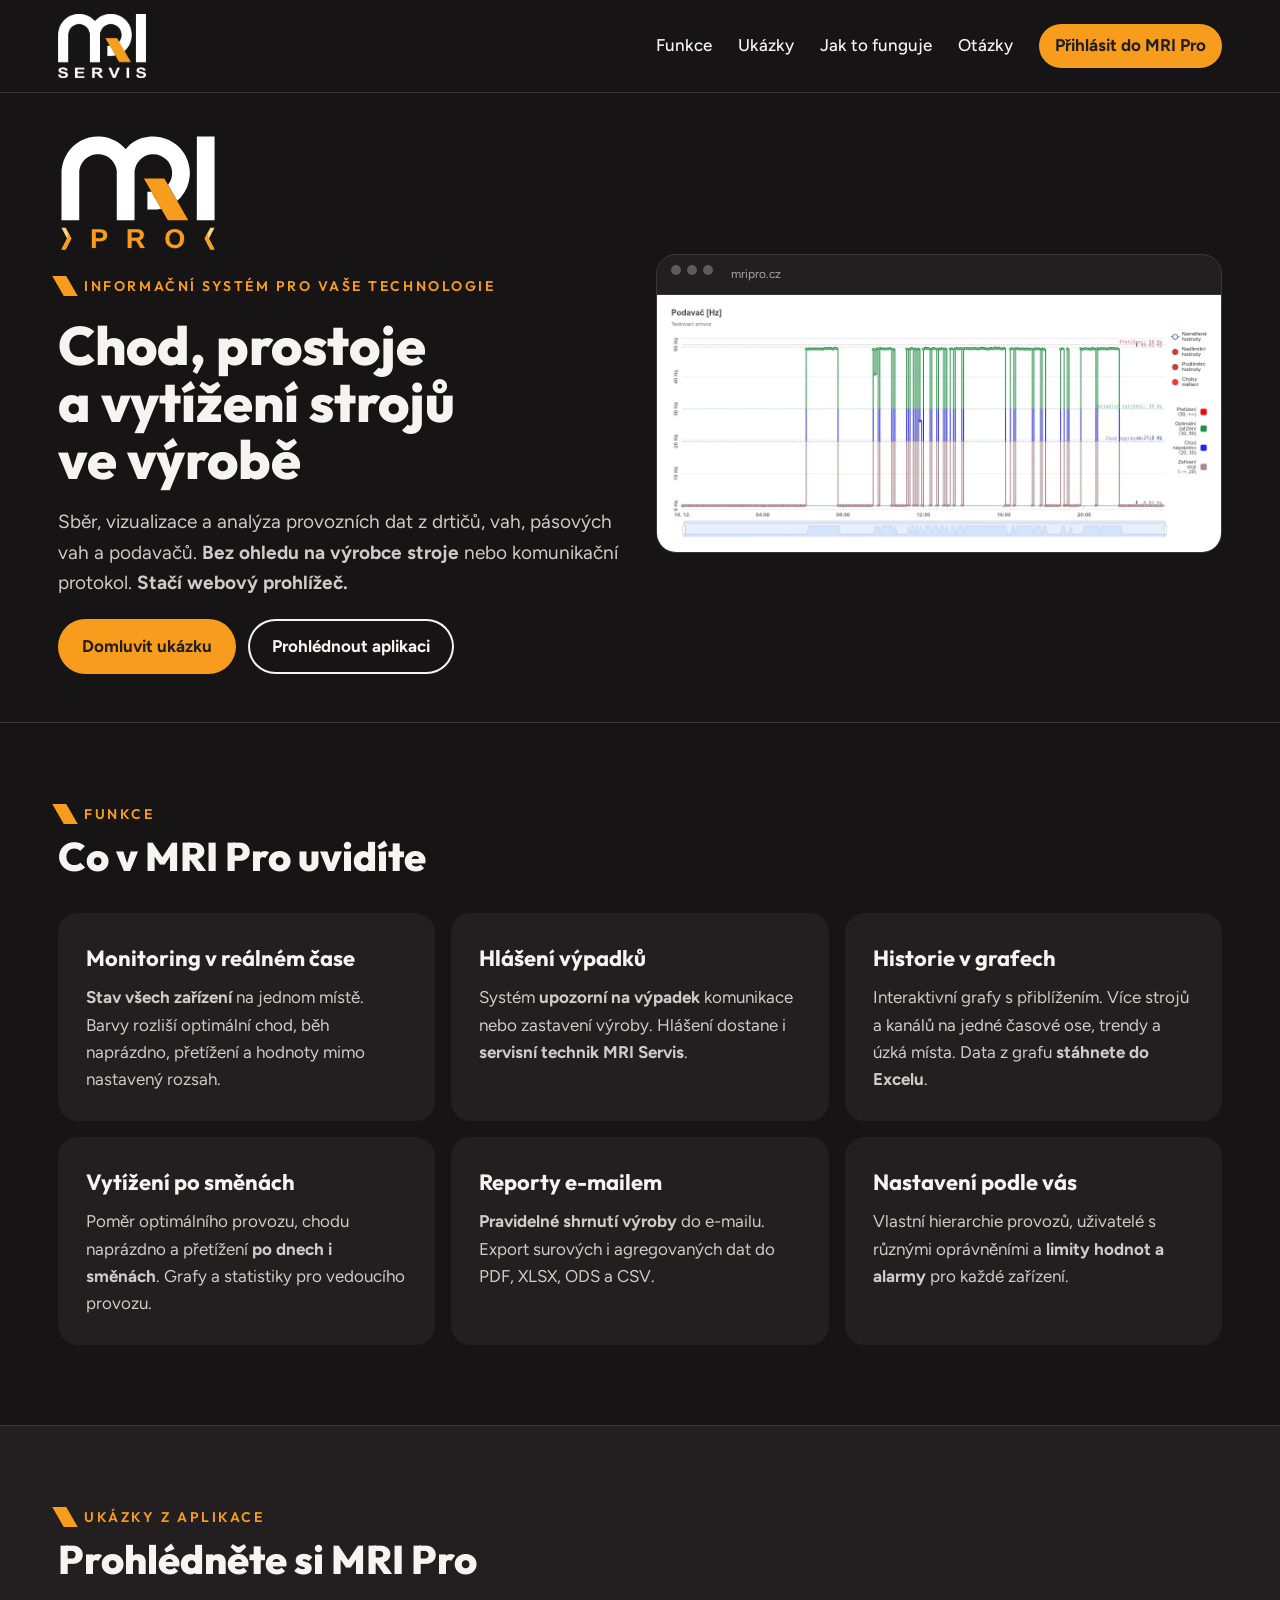
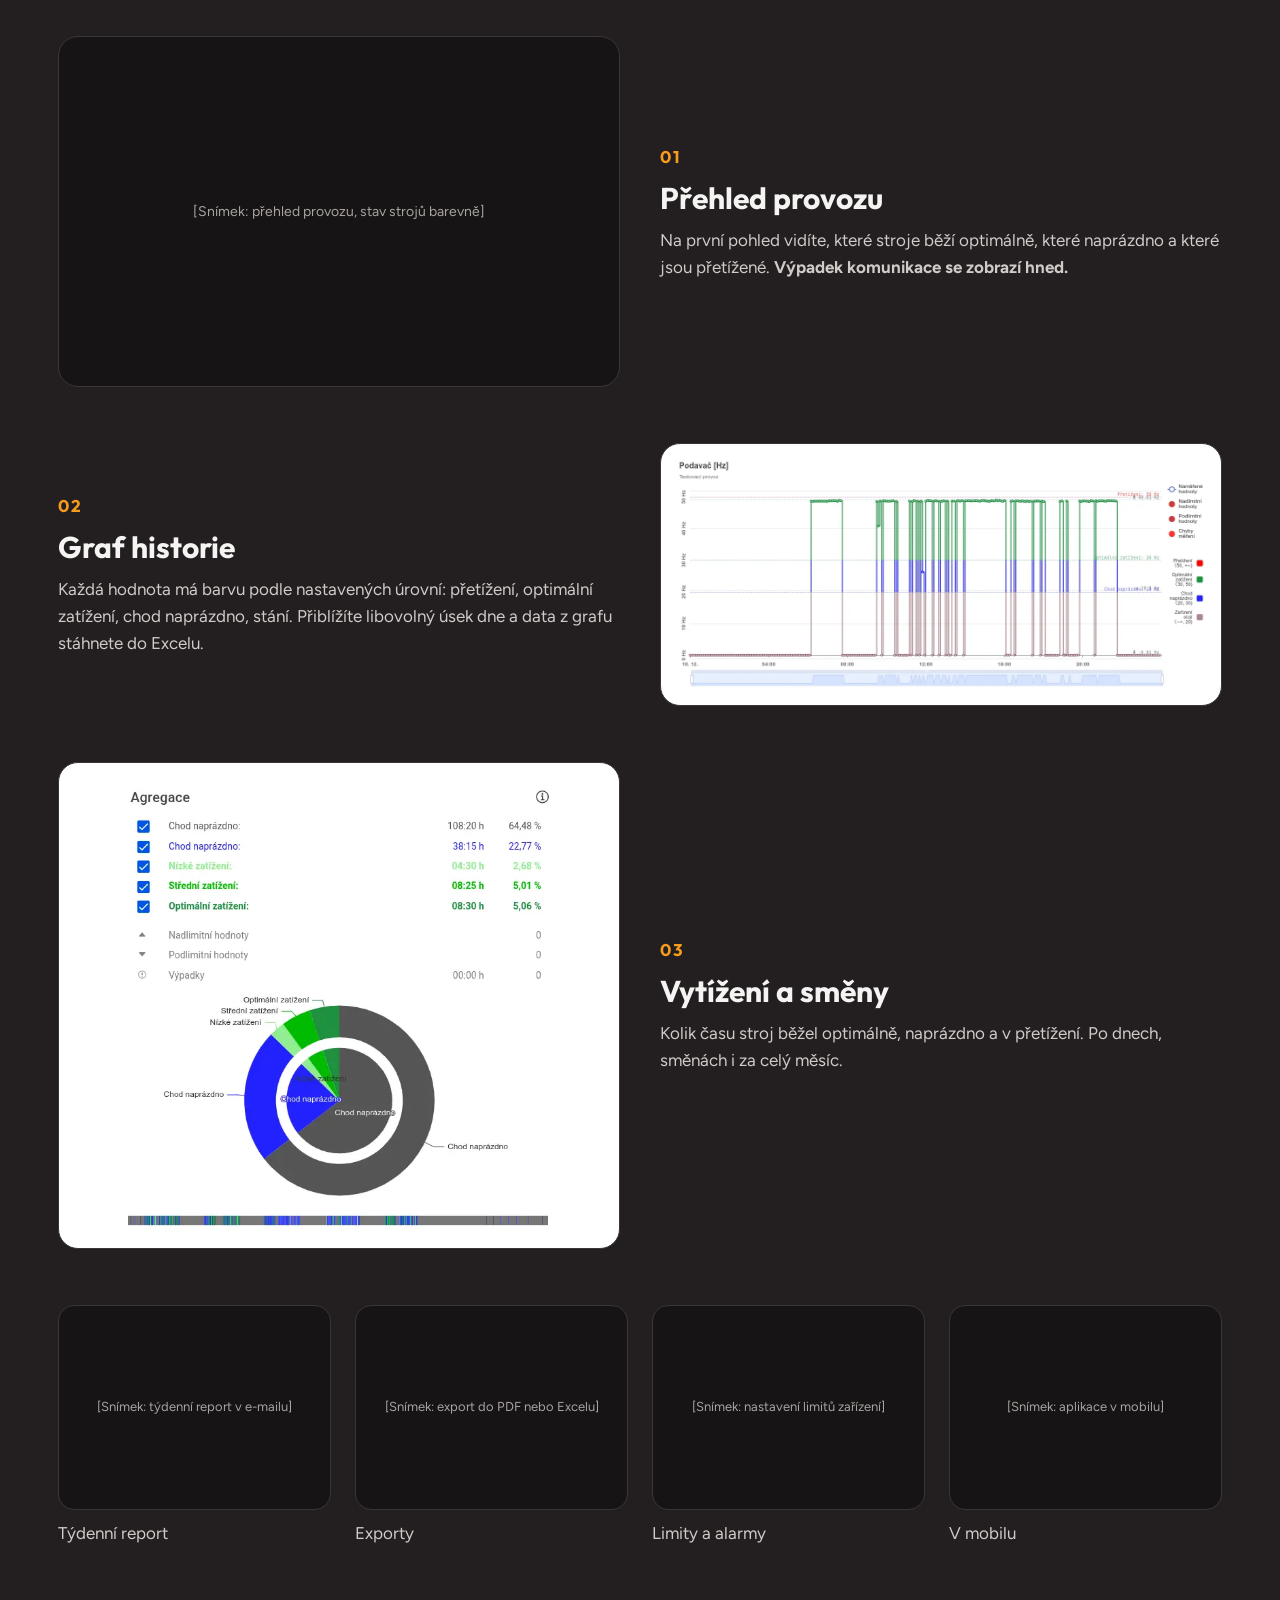
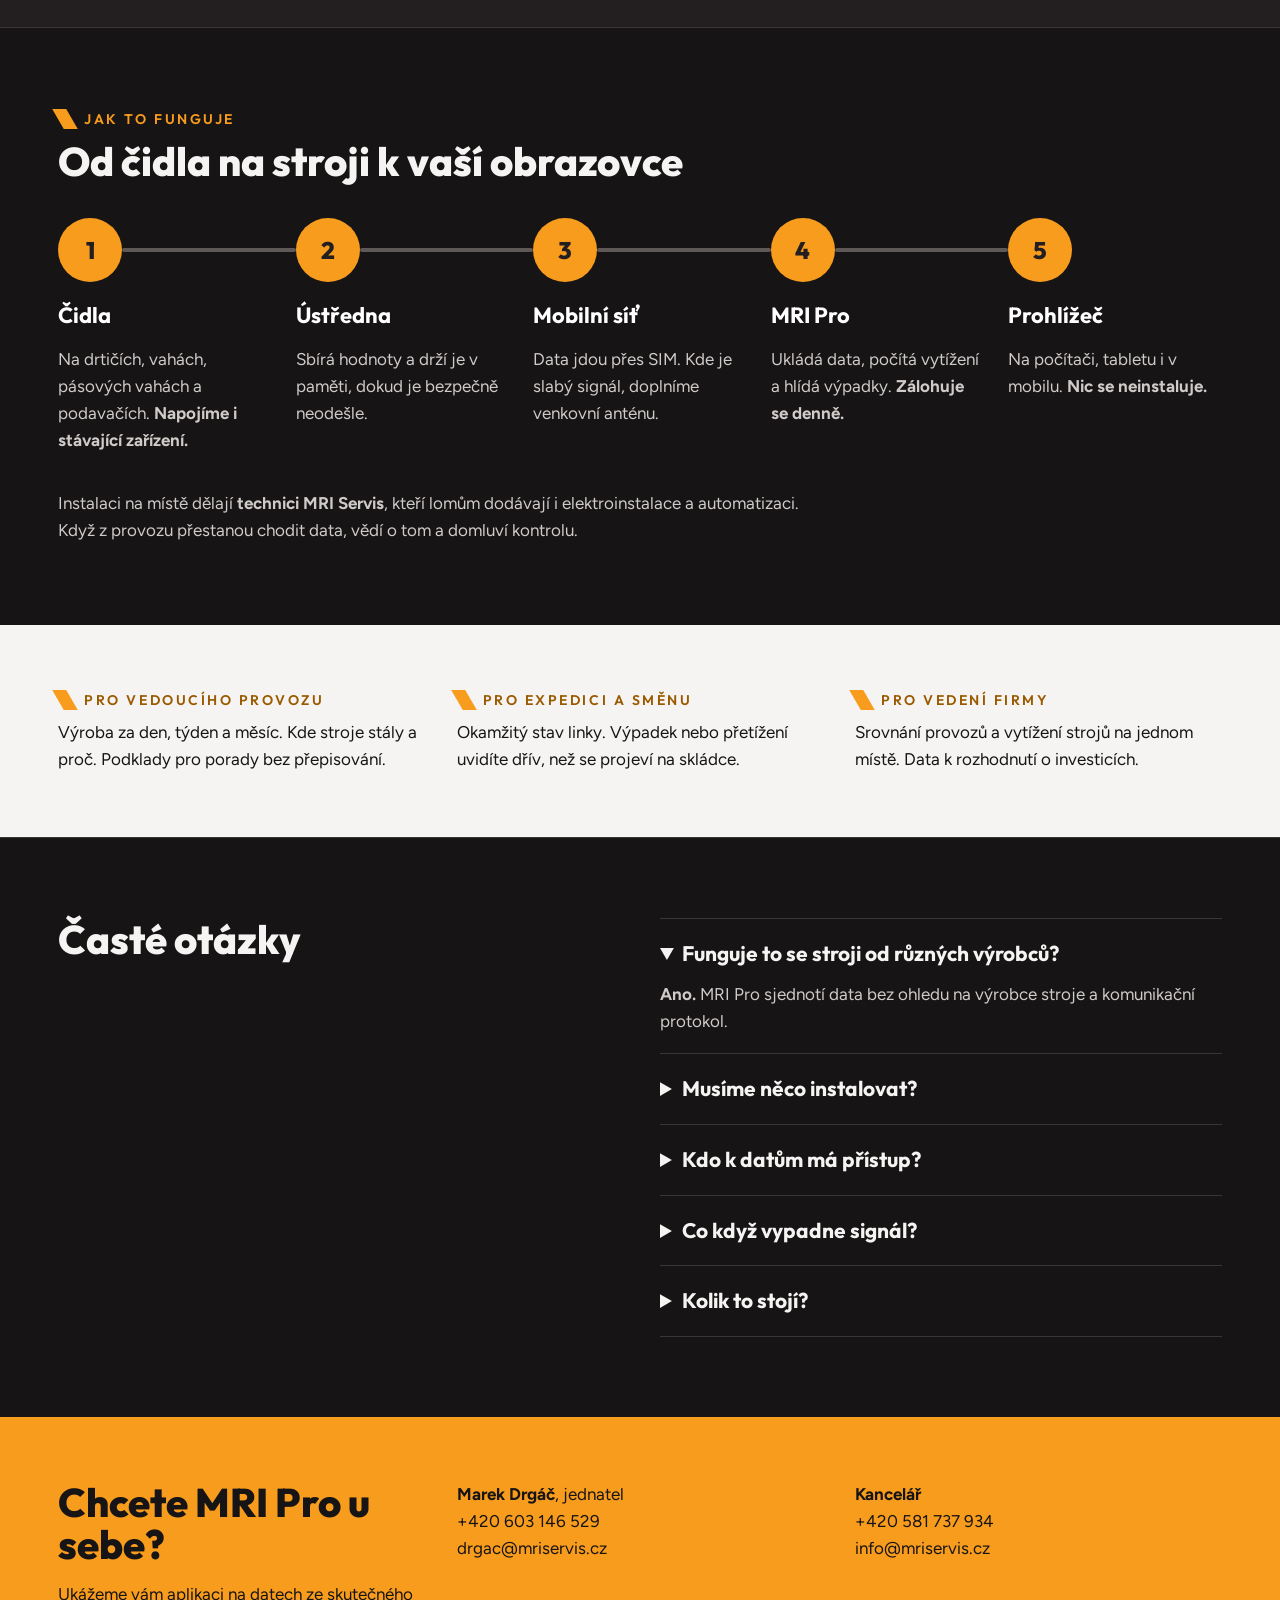
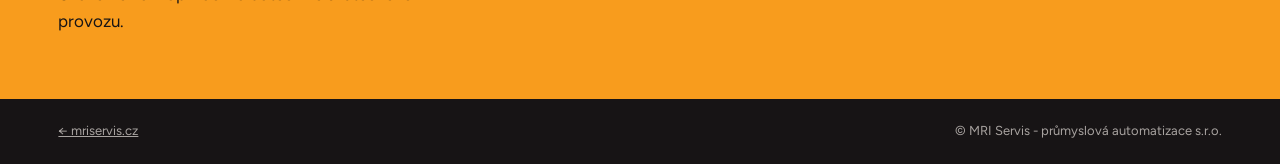
==== commit 23f5c13d: "Podstránka MRI Pro: nadpis Chod, prostoje a vytížení strojů ve výrobě Co-Authored-By: Claude Opus 5." ====
--- a/mri-pro.html
+++ b/mri-pro.html
@@ -71,7 +71,7 @@
 <div style="display: grid; grid-template-columns: repeat(auto-fit, minmax(min(100%, 460px), 1fr)); gap: 32px; align-items: center">
 <div style="display: flex; flex-direction: column; gap: 20px; min-width: 0">
 <div style="display: flex; flex-direction: column; gap: 22px"><img src="assets/mripro-logo-bile.svg" alt="MRI Pro" style="display: block; height: 120px; width: auto; align-self: flex-start"><span style="display: flex; align-items: center; gap: 12px; font-family: Outfit, sans-serif; font-weight: 600; font-size: 14px; letter-spacing: 0.18em; text-transform: uppercase; color: #F89C1D"><span aria-hidden="true" style="width: 14px; height: 20px; background: #F89C1D; transform: skewX(30deg)"></span>Informační systém pro vaše technologie</span></div>
-<h1 style="margin: 0; font-family: Outfit, sans-serif; font-weight: 800; font-size: clamp(34px, 4.4vw, 54px); line-height: 1.05; text-wrap: balance">Chod, prostoje a vytížení strojů na technologických linkách</h1>
+<h1 style="margin: 0; font-family: Outfit, sans-serif; font-weight: 800; font-size: clamp(34px, 4.4vw, 54px); line-height: 1.05; text-wrap: balance">Chod, prostoje a vytížení strojů ve výrobě</h1>
 <p style="margin: 0; font-size: 19px; color: #CFCBC8">Sběr, vizualizace a analýza provozních dat z drtičů, vah, pásových vah a podavačů. <strong style="font-weight: 700; color: inherit">Bez ohledu na výrobce stroje</strong> nebo komunikační protokol. <strong style="font-weight: 700; color: inherit">Stačí webový prohlížeč.</strong></p>
 <div style="display: flex; flex-wrap: wrap; gap: 12px">
 <a href="#kontakt" style="text-decoration: none; background: #F89C1D; color: #231F20; font-weight: 700; padding: 14px 24px; border-radius: 999px">Domluvit ukázku</a>
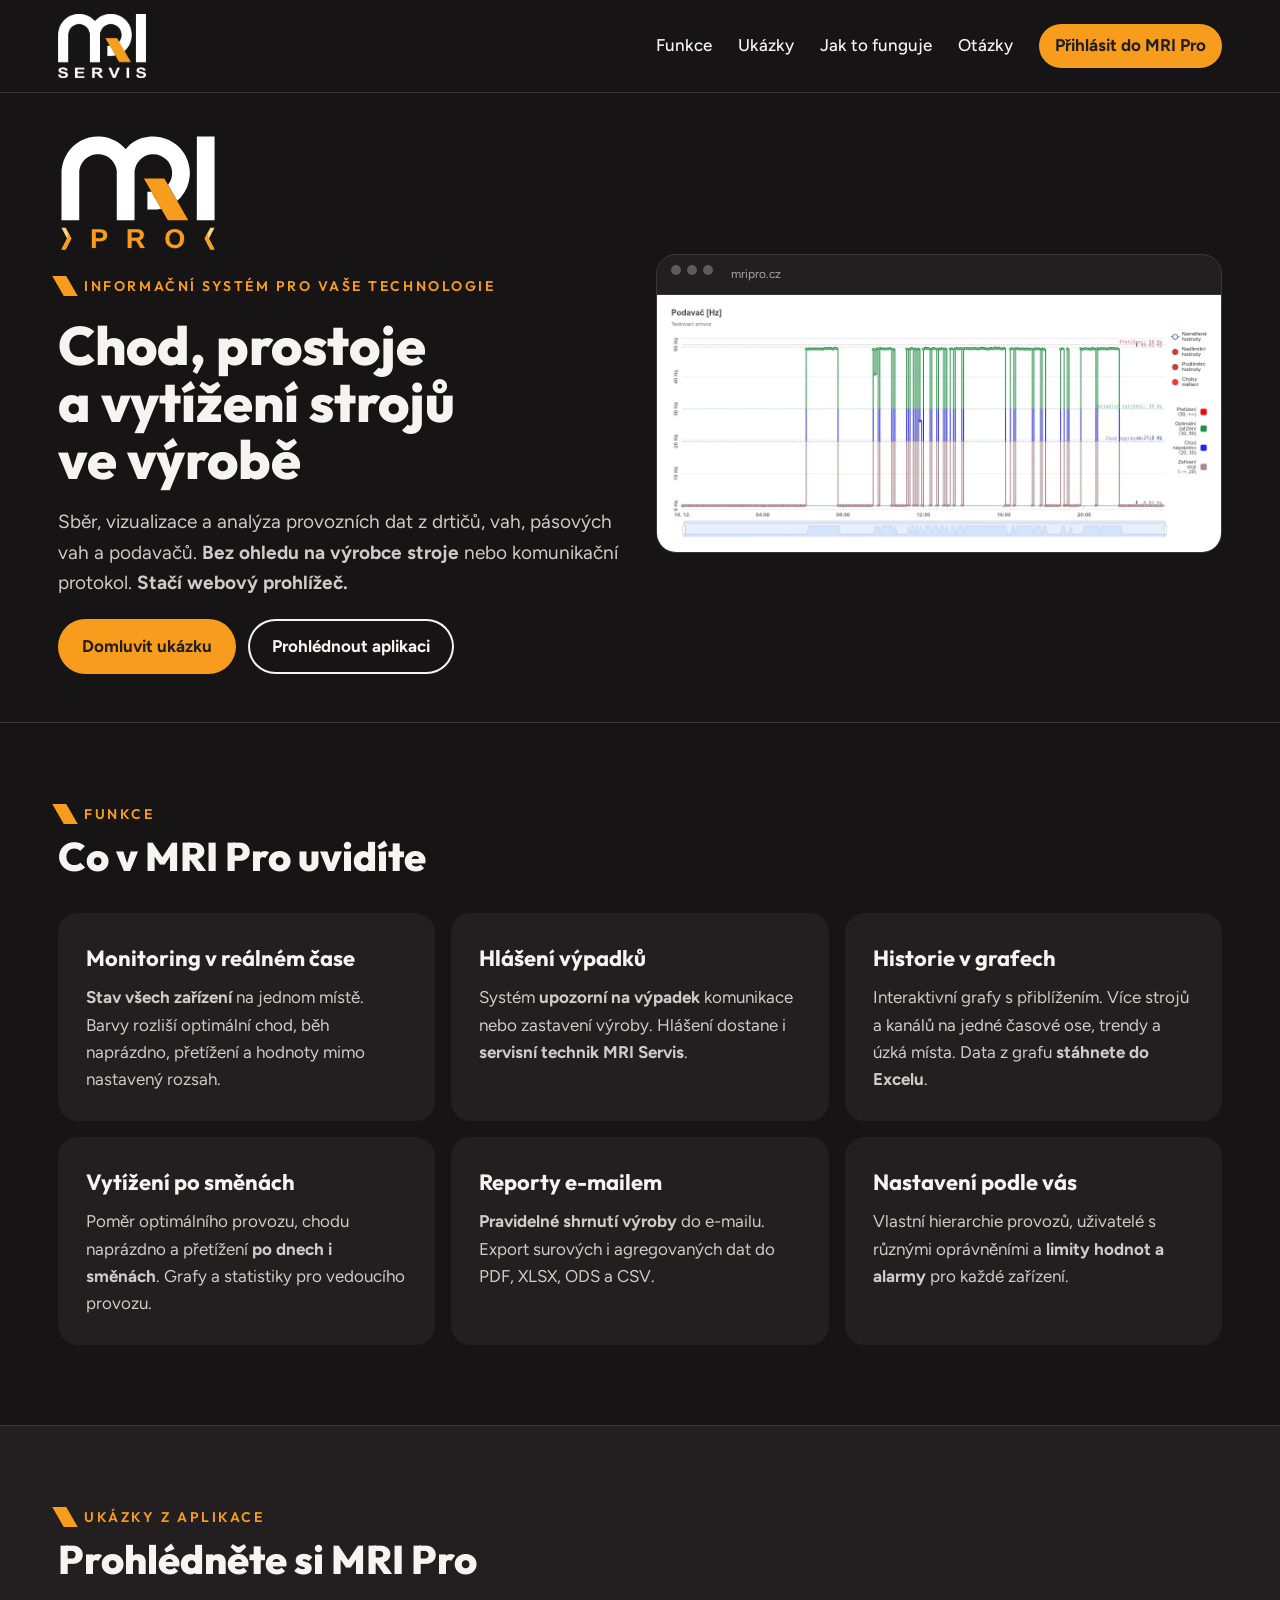
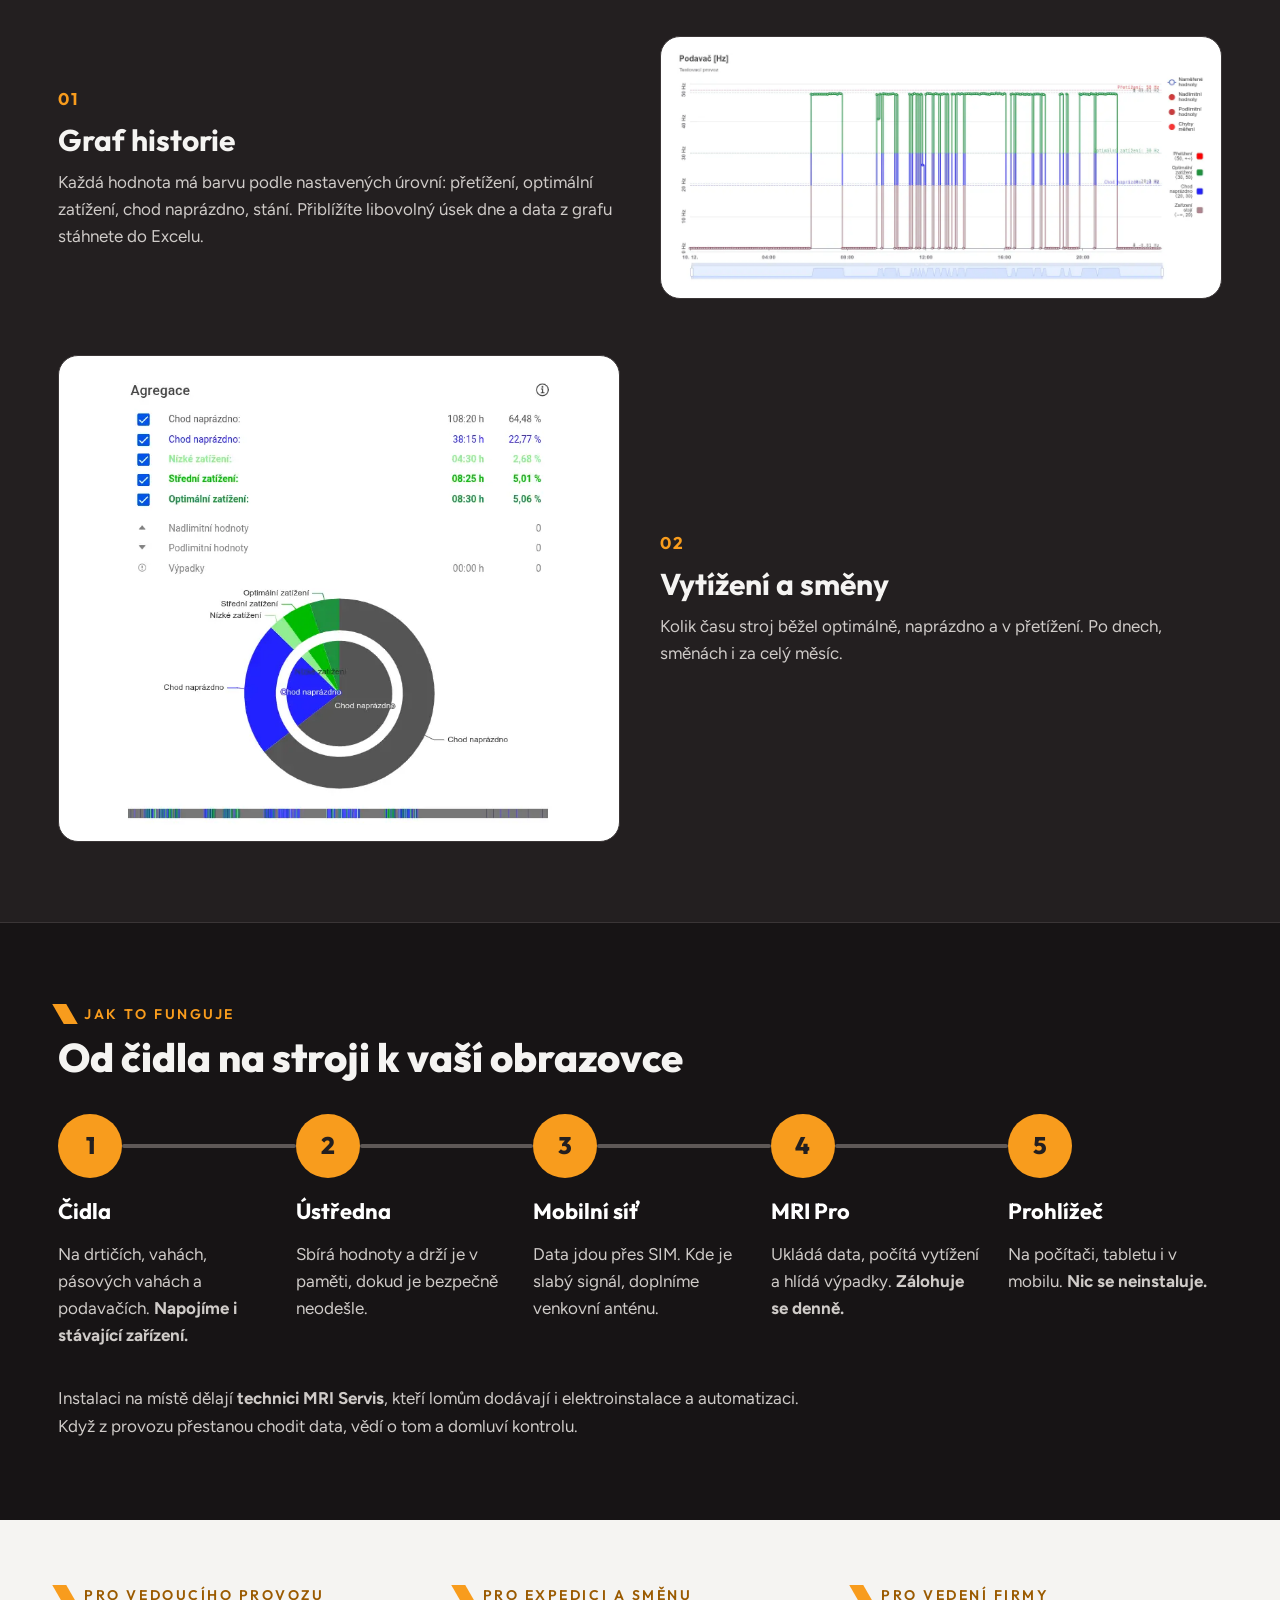
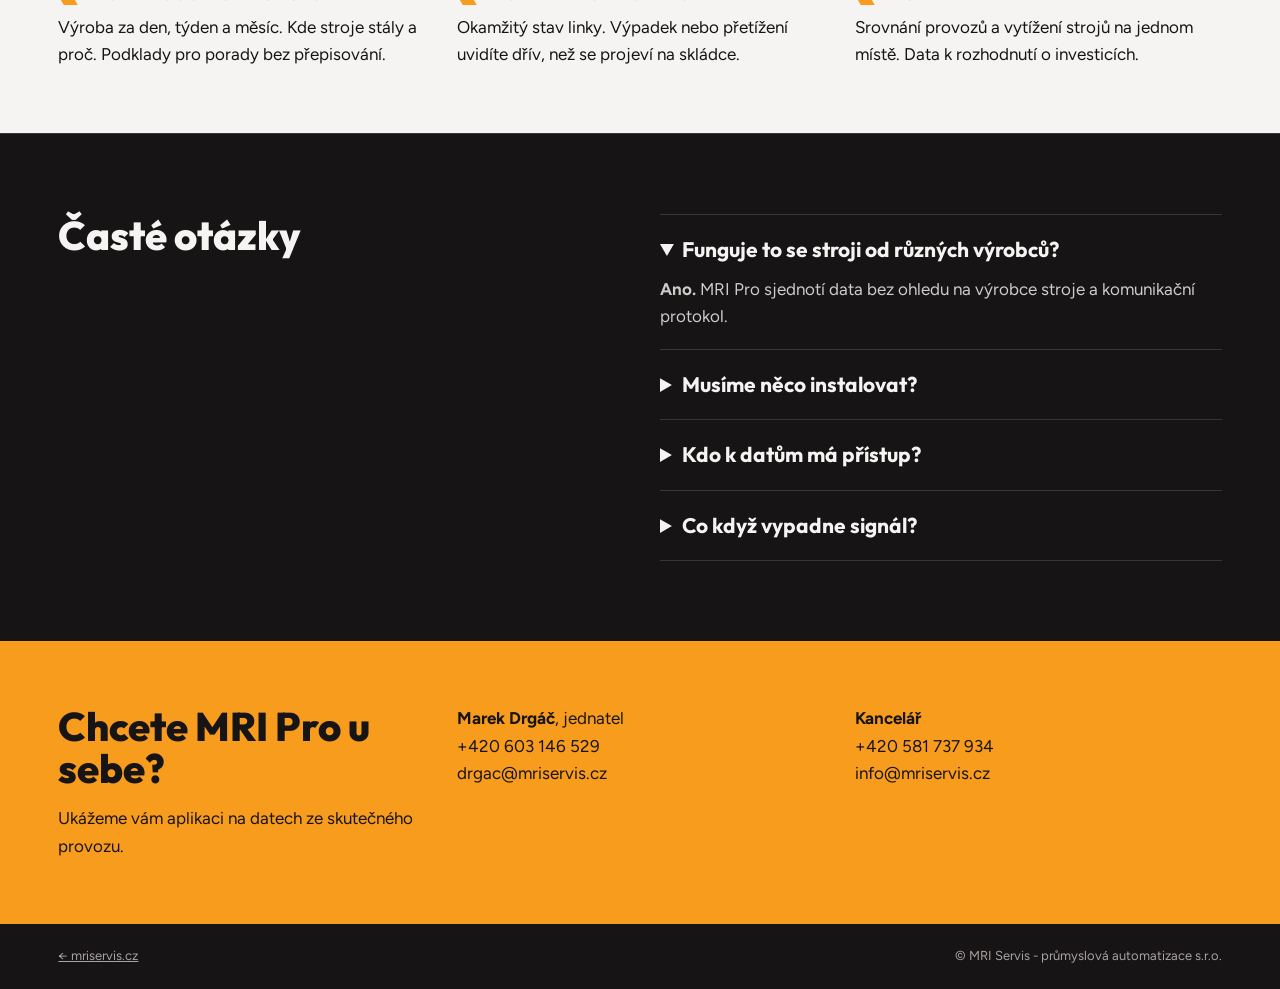
==== commit e7a0c127: "Odstraněné zástupné texty v hranatých závorkách (doplní se později) Hlavní stránka: popisky referenc" ====
--- a/mri-pro.html
+++ b/mri-pro.html
@@ -111,27 +111,15 @@
 </div>
 
 <div style="display: grid; grid-template-columns: repeat(auto-fit, minmax(min(100%, 420px), 1fr)); gap: 40px; align-items: center">
-<figure style="margin: 0; border: 1px solid #3A3536; border-radius: 20px; overflow: hidden; background: #171415; aspect-ratio: 16 / 10; max-width: 100%; display: flex; align-items: center; justify-content: center; padding: 24px; text-align: center; color: #A8A3A0; font-family: Figtree, sans-serif; font-size: 14px">[Snímek: přehled provozu, stav strojů barevně]</figure>
-<div style="display: flex; flex-direction: column; gap: 12px; min-width: 0"><span style="font-family: Outfit, sans-serif; font-weight: 700; font-size: 17px; letter-spacing: 0.1em; color: #F89C1D">01</span><h3 style="margin: 0; font-family: Outfit, sans-serif; font-weight: 700; font-size: 30px; line-height: 1.1">Přehled provozu</h3><p style="margin: 0; color: #CFCBC8">Na první pohled vidíte, které stroje běží optimálně, které naprázdno a které jsou přetížené. <strong style="font-weight: 700; color: inherit">Výpadek komunikace se zobrazí hned.</strong></p></div>
-</div>
-
-<div style="display: grid; grid-template-columns: repeat(auto-fit, minmax(min(100%, 420px), 1fr)); gap: 40px; align-items: center">
-<div style="display: flex; flex-direction: column; gap: 12px; min-width: 0"><span style="font-family: Outfit, sans-serif; font-weight: 700; font-size: 17px; letter-spacing: 0.1em; color: #F89C1D">02</span><h3 style="margin: 0; font-family: Outfit, sans-serif; font-weight: 700; font-size: 30px; line-height: 1.1">Graf historie</h3><p style="margin: 0; color: #CFCBC8">Každá hodnota má barvu podle nastavených úrovní: přetížení, optimální zatížení, chod naprázdno, stání. Přiblížíte libovolný úsek dne a data z grafu stáhnete do Excelu.</p></div>
+<div style="display: flex; flex-direction: column; gap: 12px; min-width: 0"><span style="font-family: Outfit, sans-serif; font-weight: 700; font-size: 17px; letter-spacing: 0.1em; color: #F89C1D">01</span><h3 style="margin: 0; font-family: Outfit, sans-serif; font-weight: 700; font-size: 30px; line-height: 1.1">Graf historie</h3><p style="margin: 0; color: #CFCBC8">Každá hodnota má barvu podle nastavených úrovní: přetížení, optimální zatížení, chod naprázdno, stání. Přiblížíte libovolný úsek dne a data z grafu stáhnete do Excelu.</p></div>
 <figure style="margin: 0; border: 1px solid #3A3536; border-radius: 20px; overflow: hidden; background: #FFFFFF; padding: 16px; min-width: 0"><img src="assets/mripro-graf.webp" alt="Graf historie v MRI Pro s přiblížením a barevnými úrovněmi zatížení" style="display: block; width: 100%; height: auto"></figure>
 </div>
 
 <div style="display: grid; grid-template-columns: repeat(auto-fit, minmax(min(100%, 420px), 1fr)); gap: 40px; align-items: center">
 <figure style="margin: 0; border: 1px solid #3A3536; border-radius: 20px; overflow: hidden; background: #FFFFFF; padding: 16px; display: flex; justify-content: center; min-width: 0"><img src="assets/mripro-agregace.webp" alt="Agregace vytížení v MRI Pro: hodiny a procenta chodu naprázdno a jednotlivých úrovní zatížení" style="display: block; width: 100%; max-width: 440px; height: auto"></figure>
-<div style="display: flex; flex-direction: column; gap: 12px; min-width: 0"><span style="font-family: Outfit, sans-serif; font-weight: 700; font-size: 17px; letter-spacing: 0.1em; color: #F89C1D">03</span><h3 style="margin: 0; font-family: Outfit, sans-serif; font-weight: 700; font-size: 30px; line-height: 1.1">Vytížení a směny</h3><p style="margin: 0; color: #CFCBC8">Kolik času stroj běžel optimálně, naprázdno a v přetížení. Po dnech, směnách i za celý měsíc.</p></div>
+<div style="display: flex; flex-direction: column; gap: 12px; min-width: 0"><span style="font-family: Outfit, sans-serif; font-weight: 700; font-size: 17px; letter-spacing: 0.1em; color: #F89C1D">02</span><h3 style="margin: 0; font-family: Outfit, sans-serif; font-weight: 700; font-size: 30px; line-height: 1.1">Vytížení a směny</h3><p style="margin: 0; color: #CFCBC8">Kolik času stroj běžel optimálně, naprázdno a v přetížení. Po dnech, směnách i za celý měsíc.</p></div>
 </div>
 
-<div style="display: grid; grid-template-columns: repeat(auto-fit, minmax(min(100%, 260px), 1fr)); gap: 24px">
-<figure style="margin: 0; display: flex; flex-direction: column; gap: 10px"><div style="border: 1px solid #3A3536; border-radius: 16px; background: #171415; aspect-ratio: 4 / 3; max-width: 100%; display: flex; align-items: center; justify-content: center; padding: 16px; text-align: center; color: #A8A3A0; font-family: Figtree, sans-serif; font-size: 13px">[Snímek: týdenní report v e-mailu]</div><figcaption style="color: #CFCBC8; font-size: 17px">Týdenní report</figcaption></figure>
-<figure style="margin: 0; display: flex; flex-direction: column; gap: 10px"><div style="border: 1px solid #3A3536; border-radius: 16px; background: #171415; aspect-ratio: 4 / 3; max-width: 100%; display: flex; align-items: center; justify-content: center; padding: 16px; text-align: center; color: #A8A3A0; font-family: Figtree, sans-serif; font-size: 13px">[Snímek: export do PDF nebo Excelu]</div><figcaption style="color: #CFCBC8; font-size: 17px">Exporty</figcaption></figure>
-<figure style="margin: 0; display: flex; flex-direction: column; gap: 10px"><div style="border: 1px solid #3A3536; border-radius: 16px; background: #171415; aspect-ratio: 4 / 3; max-width: 100%; display: flex; align-items: center; justify-content: center; padding: 16px; text-align: center; color: #A8A3A0; font-family: Figtree, sans-serif; font-size: 13px">[Snímek: nastavení limitů zařízení]</div><figcaption style="color: #CFCBC8; font-size: 17px">Limity a alarmy</figcaption></figure>
-<figure style="margin: 0; display: flex; flex-direction: column; gap: 10px"><div style="border: 1px solid #3A3536; border-radius: 16px; background: #171415; aspect-ratio: 4 / 3; max-width: 100%; display: flex; align-items: center; justify-content: center; padding: 16px; text-align: center; color: #A8A3A0; font-family: Figtree, sans-serif; font-size: 13px">[Snímek: aplikace v mobilu]</div><figcaption style="color: #CFCBC8; font-size: 17px">V mobilu</figcaption></figure>
-</div>
-</div>
 </section>
 
 <section id="jak" style="border-top: 1px solid #3A3536">
@@ -160,8 +148,7 @@
 <details open="" style="border-top: 1px solid #3A3536; padding: 18px 0"><summary style="cursor: pointer; font-family: Outfit, sans-serif; font-weight: 700; font-size: 21px">Funguje to se stroji od různých výrobců?</summary><p style="margin: 10px 0 0; color: #CFCBC8"><strong style="font-weight: 700; color: inherit">Ano.</strong> MRI Pro sjednotí data bez ohledu na výrobce stroje a komunikační protokol.</p></details>
 <details style="border-top: 1px solid #3A3536; padding: 18px 0"><summary style="cursor: pointer; font-family: Outfit, sans-serif; font-weight: 700; font-size: 21px">Musíme něco instalovat?</summary><p style="margin: 10px 0 0; color: #CFCBC8"><strong style="font-weight: 700; color: inherit">U vás ne</strong>, aplikace běží v prohlížeči. Čidla a ústřednu v provozu nainstalují technici MRI Servis.</p></details>
 <details style="border-top: 1px solid #3A3536; padding: 18px 0"><summary style="cursor: pointer; font-family: Outfit, sans-serif; font-weight: 700; font-size: 21px">Kdo k datům má přístup?</summary><p style="margin: 10px 0 0; color: #CFCBC8"><strong style="font-weight: 700; color: inherit">Jen uživatelé, které založíte.</strong> Každý vidí provozy podle svého oprávnění.</p></details>
-<details style="border-top: 1px solid #3A3536; padding: 18px 0"><summary style="cursor: pointer; font-family: Outfit, sans-serif; font-weight: 700; font-size: 21px">Co když vypadne signál?</summary><p style="margin: 10px 0 0; color: #CFCBC8">Ústředna <strong style="font-weight: 700; color: inherit">drží data v paměti</strong> a odešle je, až se spojení obnoví. Výpadek se zároveň nahlásí.</p></details>
-<details style="border-top: 1px solid #3A3536; border-bottom: 1px solid #3A3536; padding: 18px 0"><summary style="cursor: pointer; font-family: Outfit, sans-serif; font-weight: 700; font-size: 21px">Kolik to stojí?</summary><p style="margin: 10px 0 0; color: #CFCBC8">[Cenový model doplní MRI Servis.]</p></details>
+<details style="border-top: 1px solid #3A3536; border-bottom: 1px solid #3A3536; padding: 18px 0"><summary style="cursor: pointer; font-family: Outfit, sans-serif; font-weight: 700; font-size: 21px">Co když vypadne signál?</summary><p style="margin: 10px 0 0; color: #CFCBC8">Ústředna <strong style="font-weight: 700; color: inherit">drží data v paměti</strong> a odešle je, až se spojení obnoví. Výpadek se zároveň nahlásí.</p></details>
 </div>
 </div>
 </section>
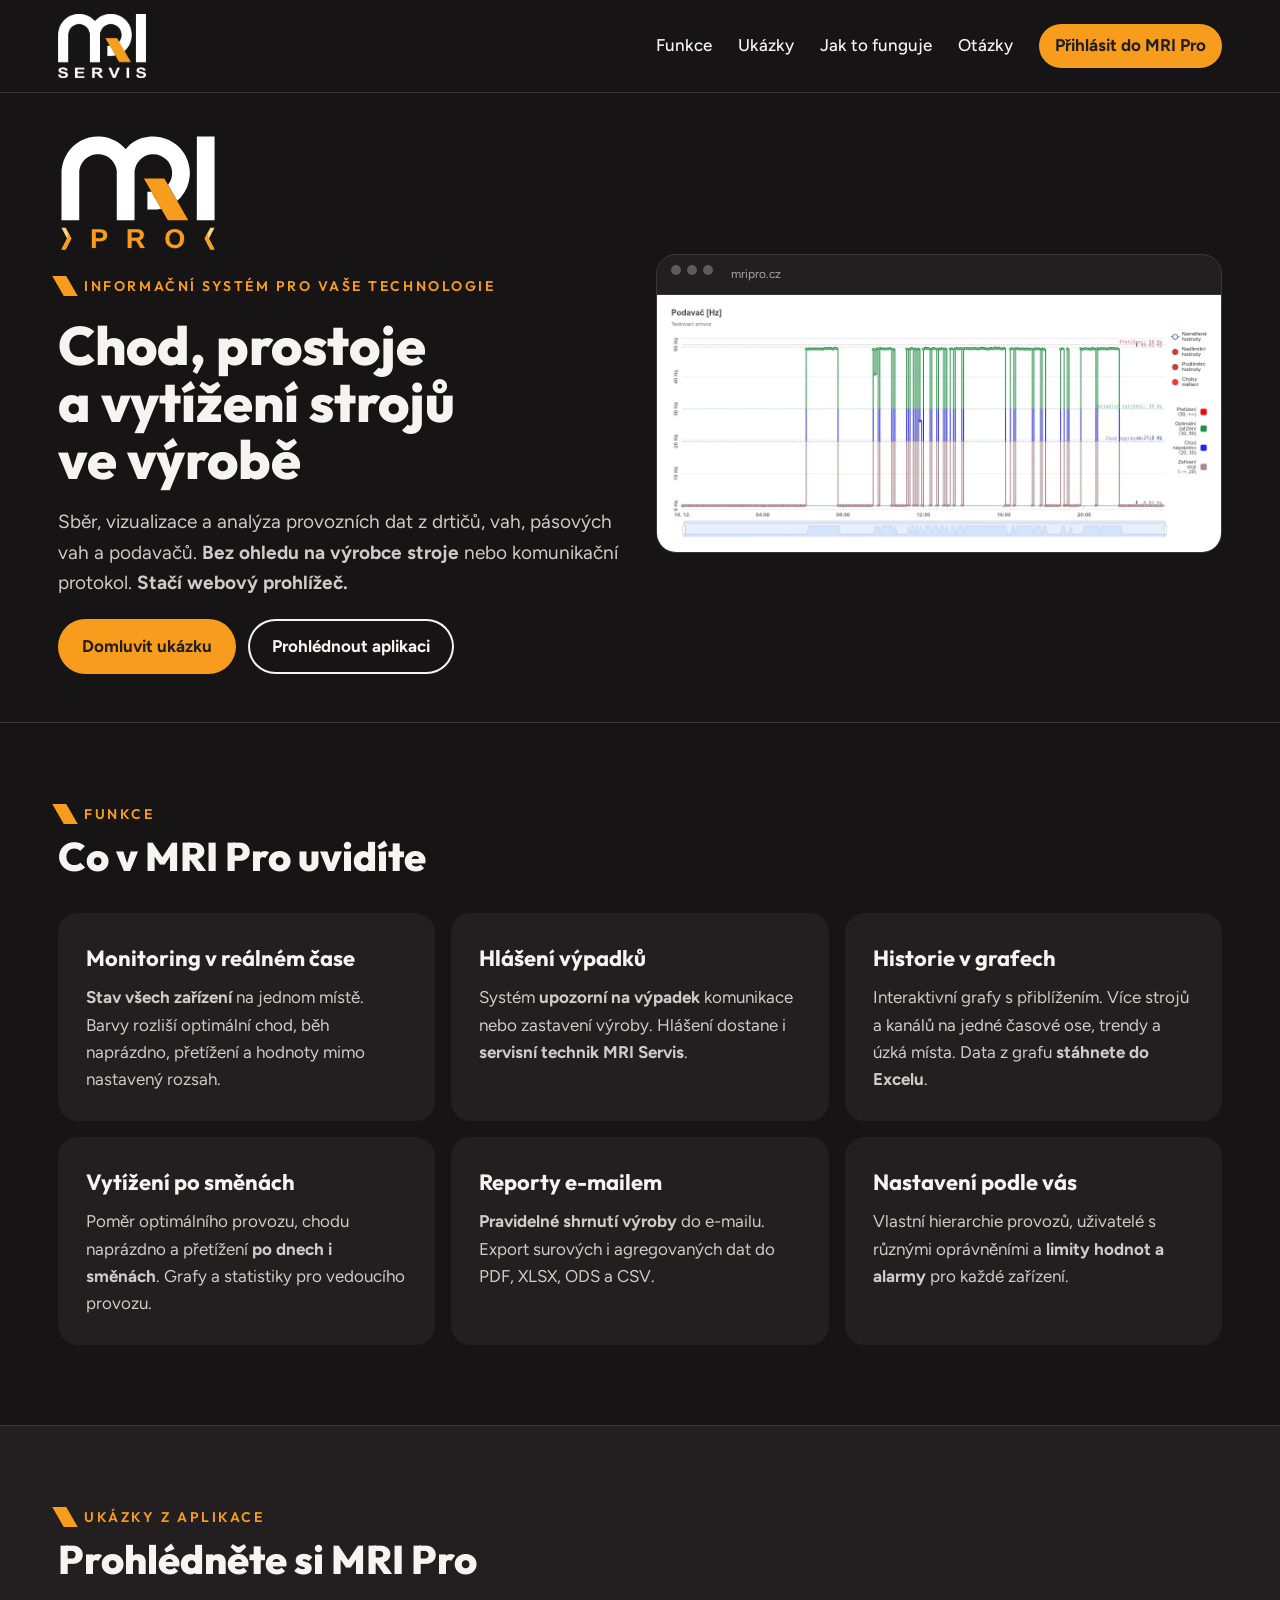
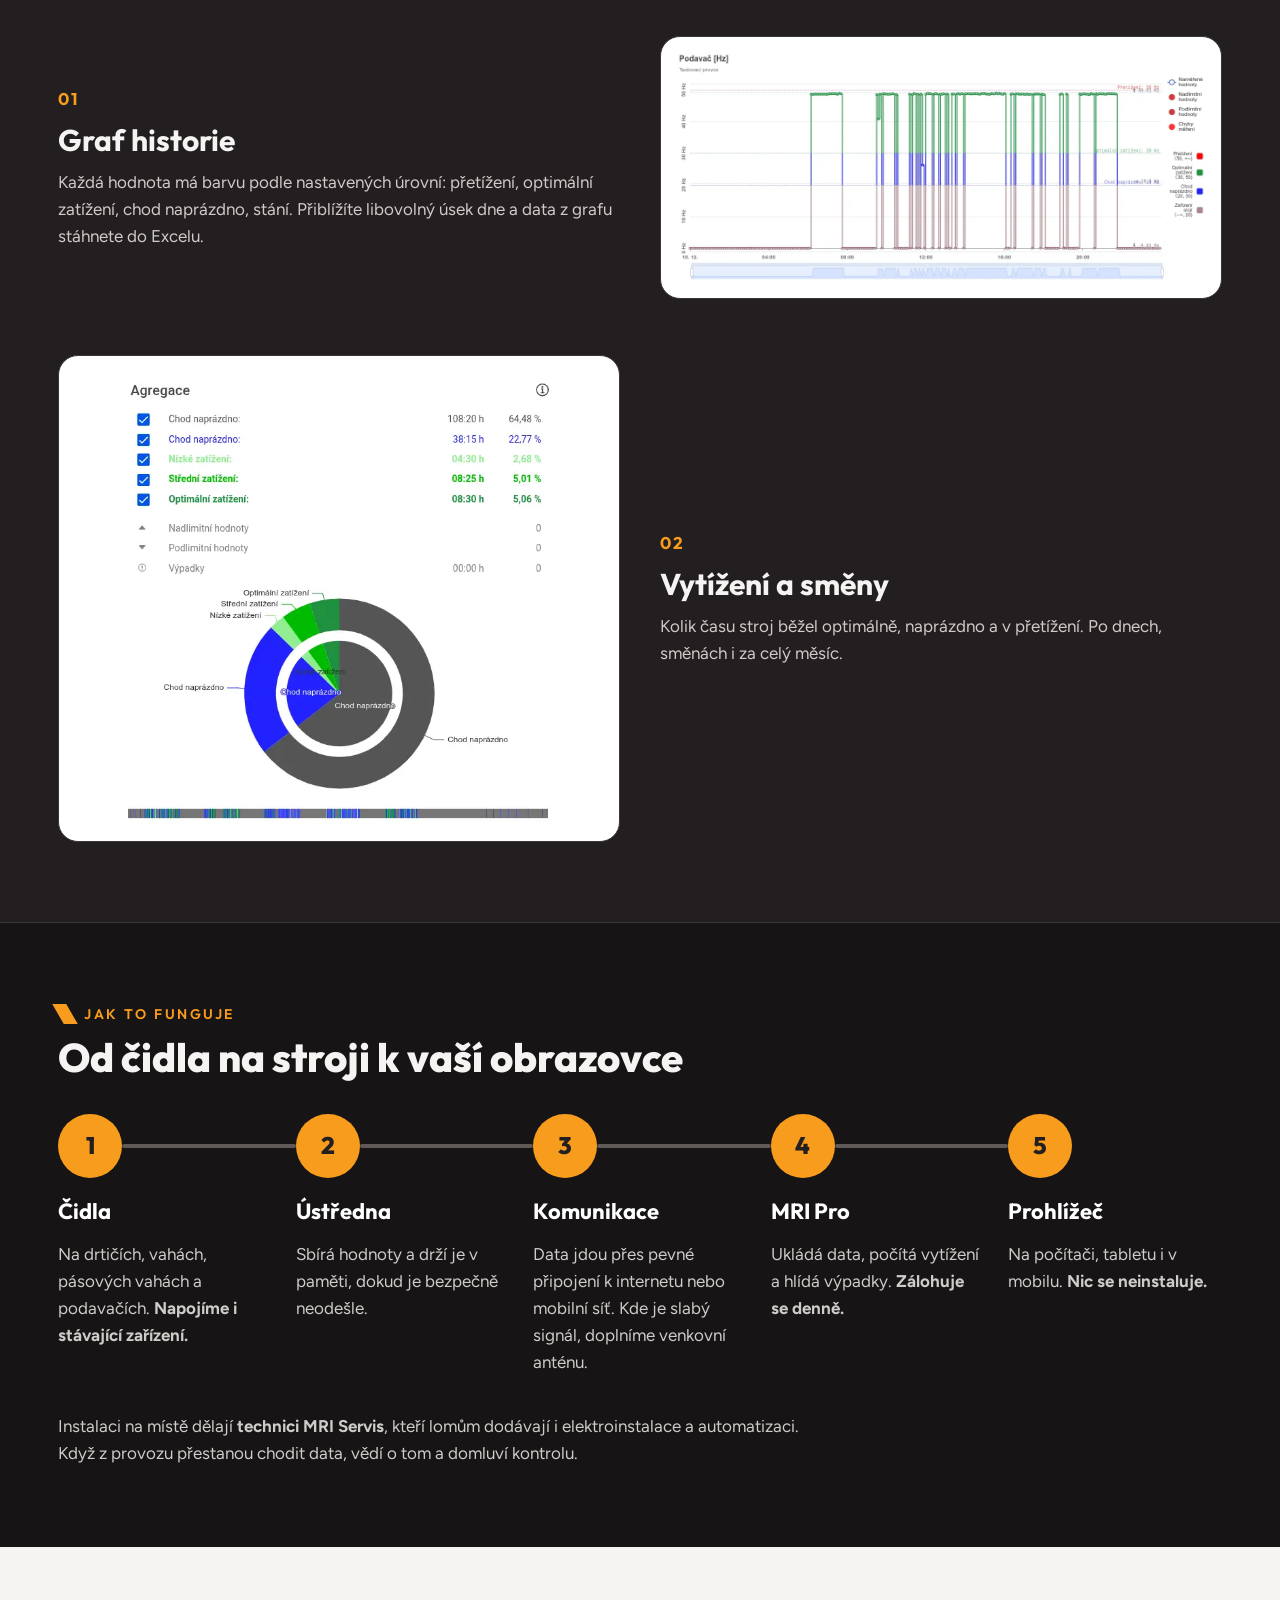
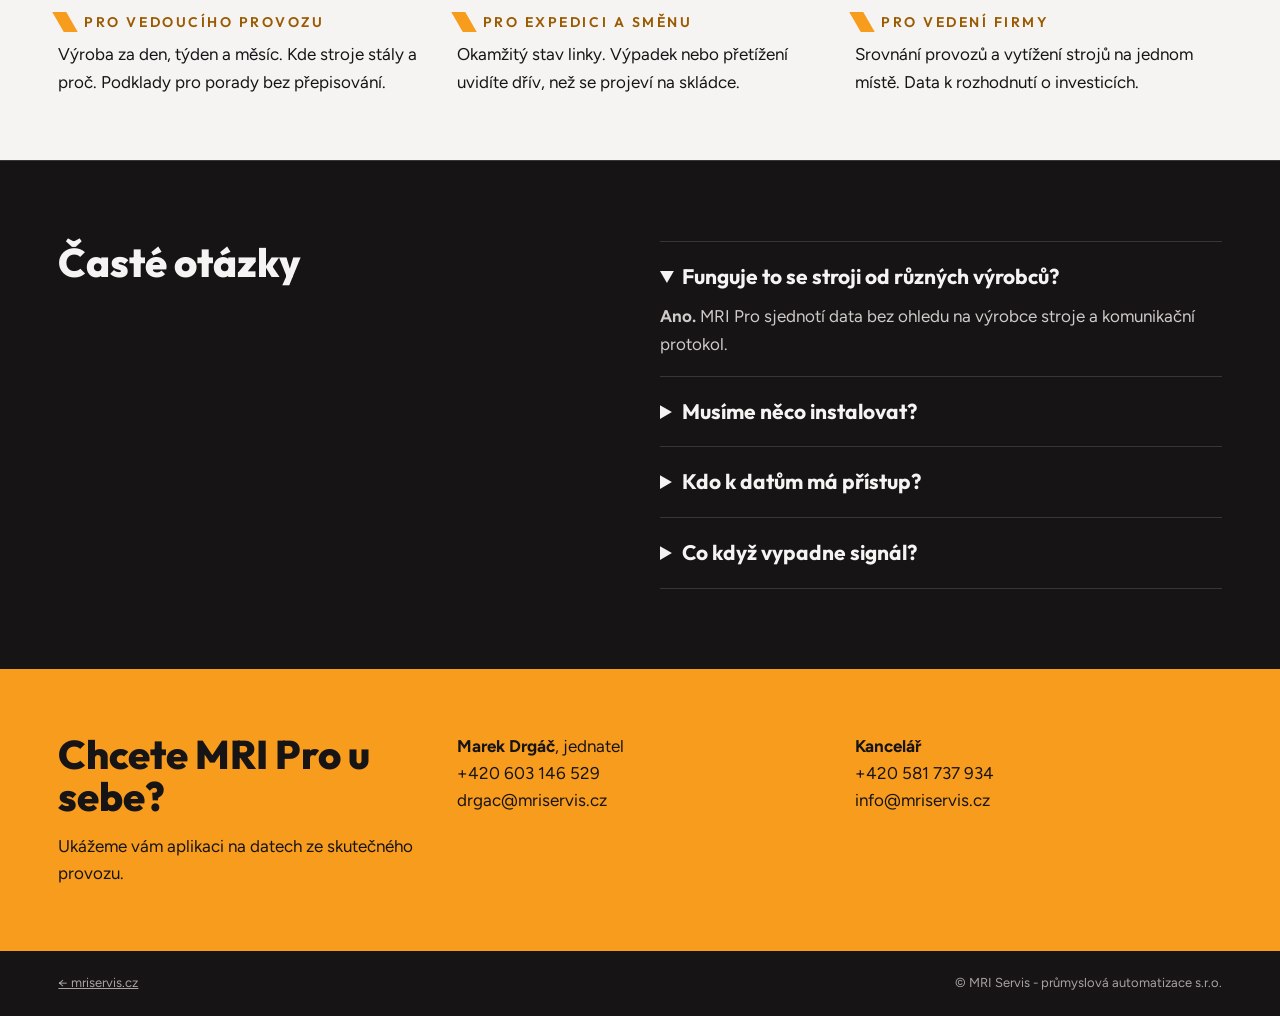
==== commit 946b03cd: "Podstránka MRI Pro: krok Komunikace (pevné připojení nebo mobilní síť) Co-Authored-By: Claude Opus 5" ====
--- a/mri-pro.html
+++ b/mri-pro.html
@@ -128,7 +128,7 @@
 <span style="display: flex; align-items: center; gap: 12px; font-family: Outfit, sans-serif; font-weight: 600; font-size: 14px; letter-spacing: 0.18em; text-transform: uppercase; color: #F89C1D"><span aria-hidden="true" style="width: 14px; height: 20px; background: #F89C1D; transform: skewX(30deg)"></span>JAK TO FUNGUJE</span>
 <h2 style="margin: 0; font-family: Outfit, sans-serif; font-weight: 800; font-size: 40px; line-height: 1.05">Od čidla na stroji k vaší obrazovce</h2>
 </div>
-<ol class="tl dk"><li><span class="dot">1</span><h3>Čidla</h3><p>Na drtičích, vahách, pásových vahách a podavačích. <strong style="font-weight: 700; color: inherit">Napojíme i stávající zařízení.</strong></p></li><li><span class="dot">2</span><h3>Ústředna</h3><p>Sbírá hodnoty a drží je v paměti, dokud je bezpečně neodešle.</p></li><li><span class="dot">3</span><h3>Mobilní síť</h3><p>Data jdou přes SIM. Kde je slabý signál, doplníme venkovní anténu.</p></li><li><span class="dot">4</span><h3>MRI Pro</h3><p>Ukládá data, počítá vytížení a hlídá výpadky. <strong style="font-weight: 700; color: inherit">Zálohuje se denně.</strong></p></li><li><span class="dot">5</span><h3>Prohlížeč</h3><p>Na počítači, tabletu i v mobilu. <strong style="font-weight: 700; color: inherit">Nic se neinstaluje.</strong></p></li></ol>
+<ol class="tl dk"><li><span class="dot">1</span><h3>Čidla</h3><p>Na drtičích, vahách, pásových vahách a podavačích. <strong style="font-weight: 700; color: inherit">Napojíme i stávající zařízení.</strong></p></li><li><span class="dot">2</span><h3>Ústředna</h3><p>Sbírá hodnoty a drží je v paměti, dokud je bezpečně neodešle.</p></li><li><span class="dot">3</span><h3>Komunikace</h3><p>Data jdou přes pevné připojení k internetu nebo mobilní síť. Kde je slabý signál, doplníme venkovní anténu.</p></li><li><span class="dot">4</span><h3>MRI Pro</h3><p>Ukládá data, počítá vytížení a hlídá výpadky. <strong style="font-weight: 700; color: inherit">Zálohuje se denně.</strong></p></li><li><span class="dot">5</span><h3>Prohlížeč</h3><p>Na počítači, tabletu i v mobilu. <strong style="font-weight: 700; color: inherit">Nic se neinstaluje.</strong></p></li></ol>
 <p style="margin: 0; color: #CFCBC8; max-width: 760px">Instalaci na místě dělají <strong style="font-weight: 700; color: inherit">technici MRI Servis</strong>, kteří lomům dodávají i elektroinstalace a automatizaci. Když z provozu přestanou chodit data, vědí o tom a domluví kontrolu.</p>
 </div>
 </section>
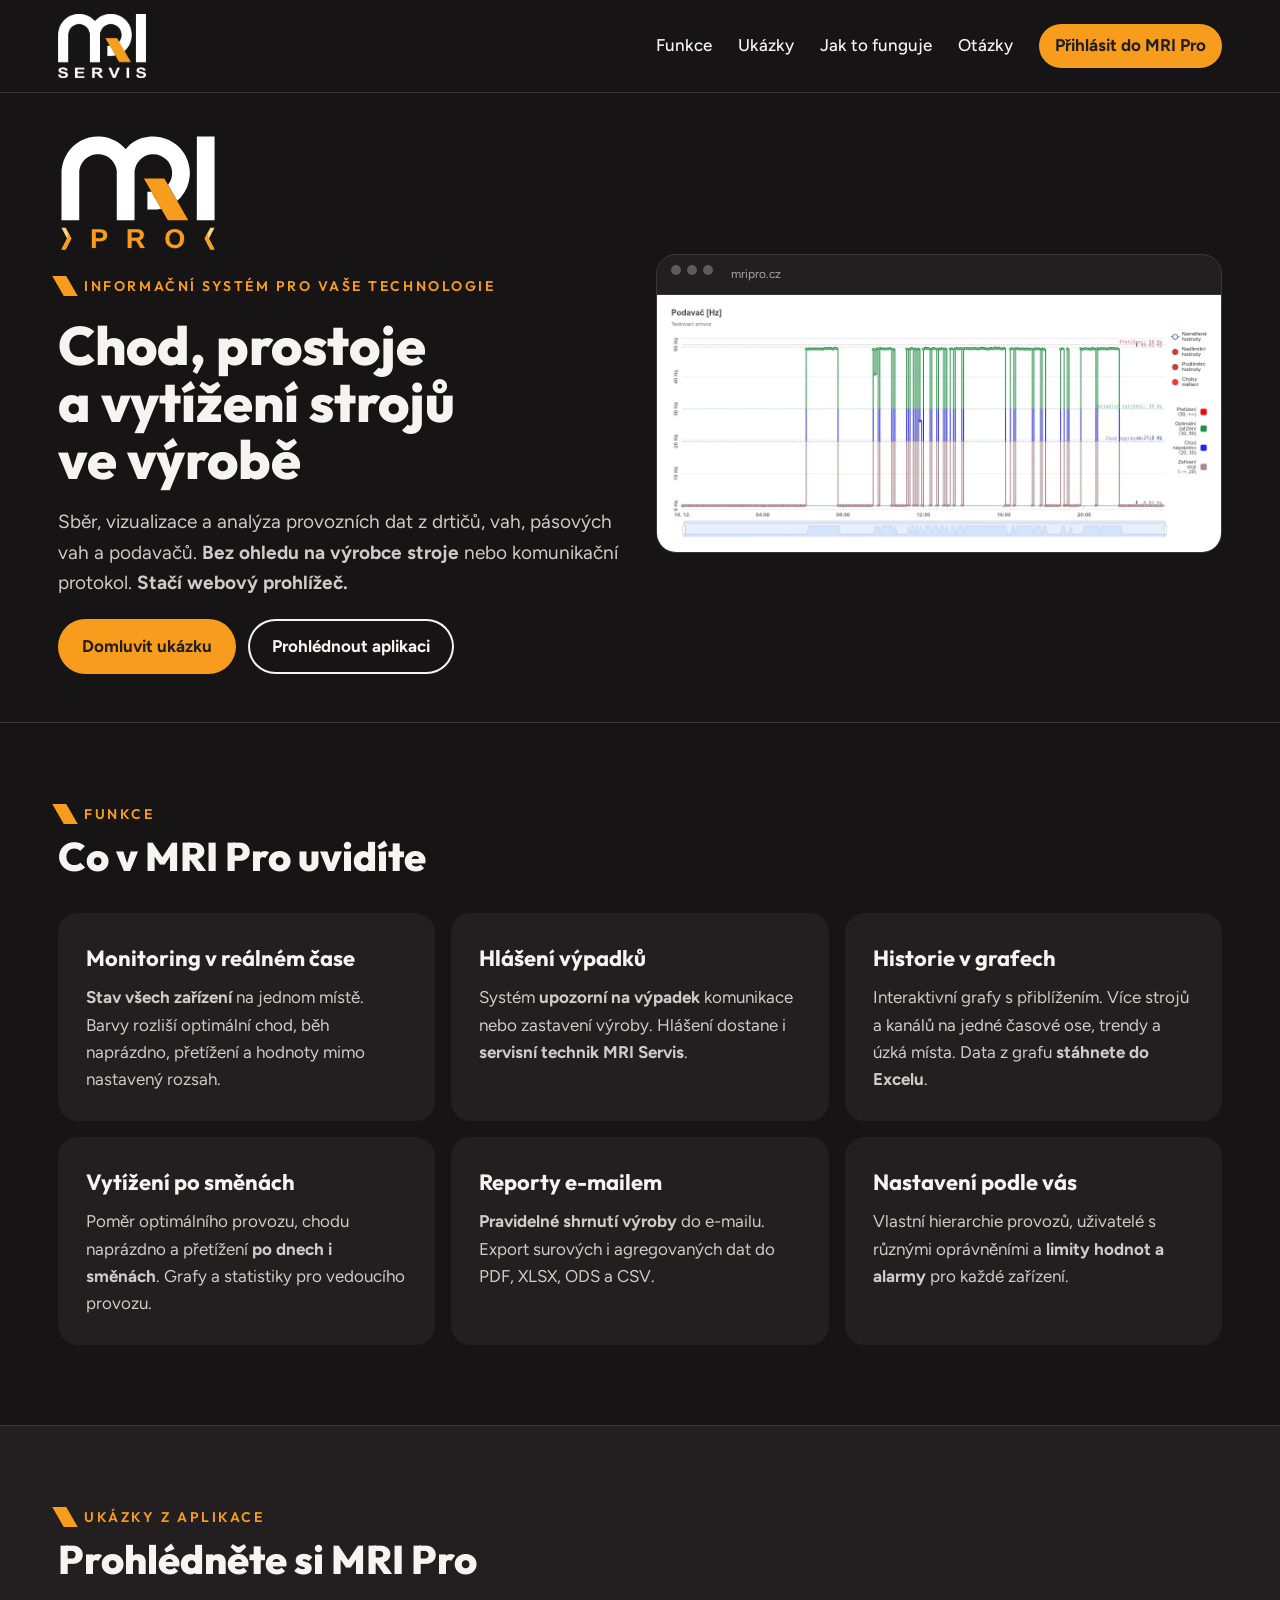
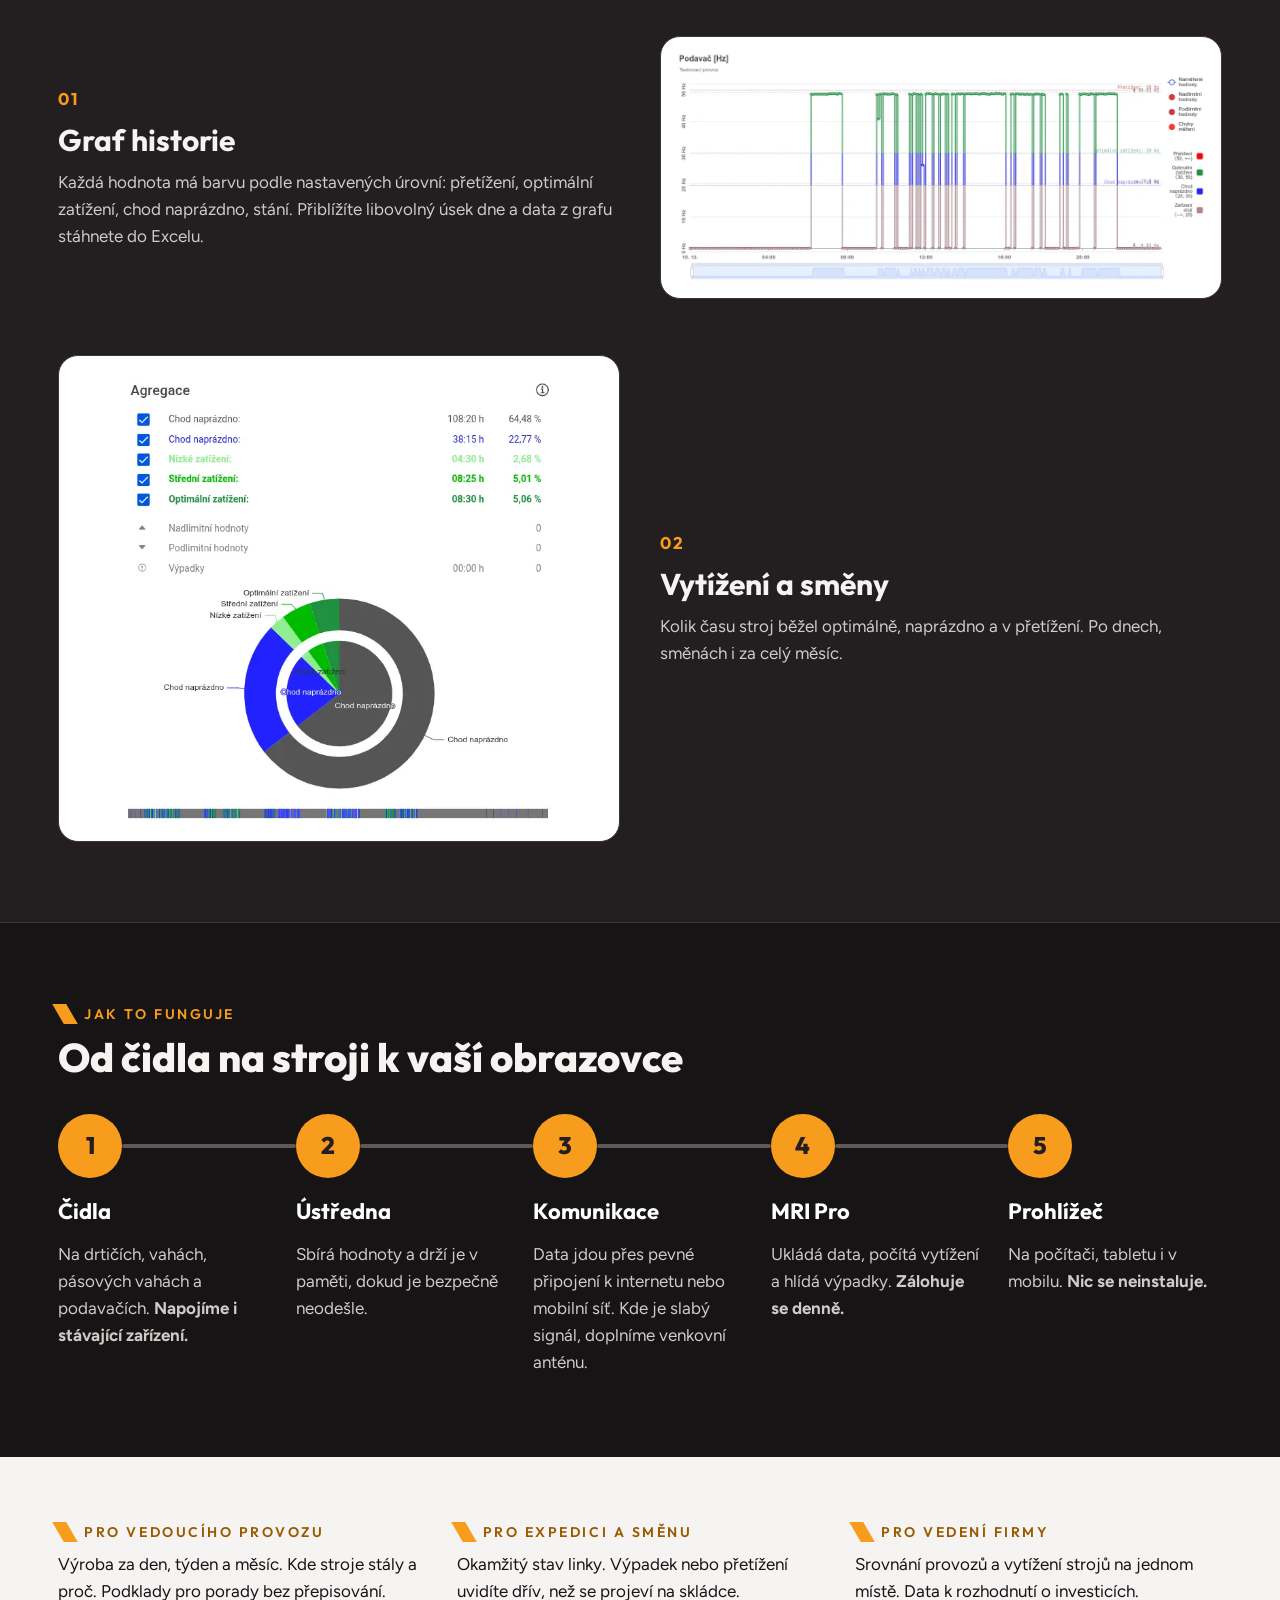
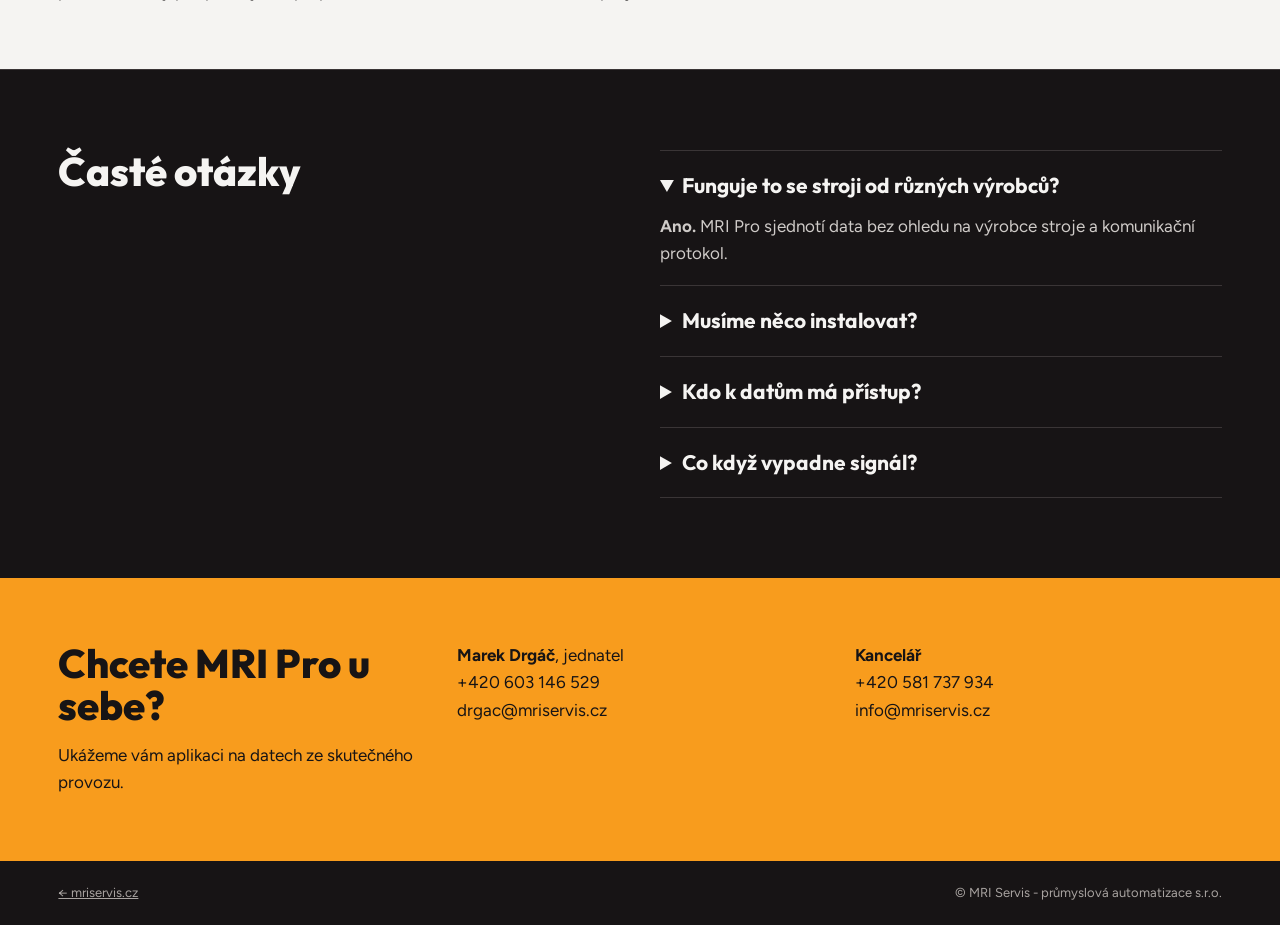
==== commit 081867cc: "Podstránka MRI Pro: odstraněn odstavec o instalaci technikem MRI Servis Co-Authored-By: Claude Opus " ====
--- a/mri-pro.html
+++ b/mri-pro.html
@@ -129,7 +129,6 @@
 <h2 style="margin: 0; font-family: Outfit, sans-serif; font-weight: 800; font-size: 40px; line-height: 1.05">Od čidla na stroji k vaší obrazovce</h2>
 </div>
 <ol class="tl dk"><li><span class="dot">1</span><h3>Čidla</h3><p>Na drtičích, vahách, pásových vahách a podavačích. <strong style="font-weight: 700; color: inherit">Napojíme i stávající zařízení.</strong></p></li><li><span class="dot">2</span><h3>Ústředna</h3><p>Sbírá hodnoty a drží je v paměti, dokud je bezpečně neodešle.</p></li><li><span class="dot">3</span><h3>Komunikace</h3><p>Data jdou přes pevné připojení k internetu nebo mobilní síť. Kde je slabý signál, doplníme venkovní anténu.</p></li><li><span class="dot">4</span><h3>MRI Pro</h3><p>Ukládá data, počítá vytížení a hlídá výpadky. <strong style="font-weight: 700; color: inherit">Zálohuje se denně.</strong></p></li><li><span class="dot">5</span><h3>Prohlížeč</h3><p>Na počítači, tabletu i v mobilu. <strong style="font-weight: 700; color: inherit">Nic se neinstaluje.</strong></p></li></ol>
-<p style="margin: 0; color: #CFCBC8; max-width: 760px">Instalaci na místě dělají <strong style="font-weight: 700; color: inherit">technici MRI Servis</strong>, kteří lomům dodávají i elektroinstalace a automatizaci. Když z provozu přestanou chodit data, vědí o tom a domluví kontrolu.</p>
 </div>
 </section>
 
